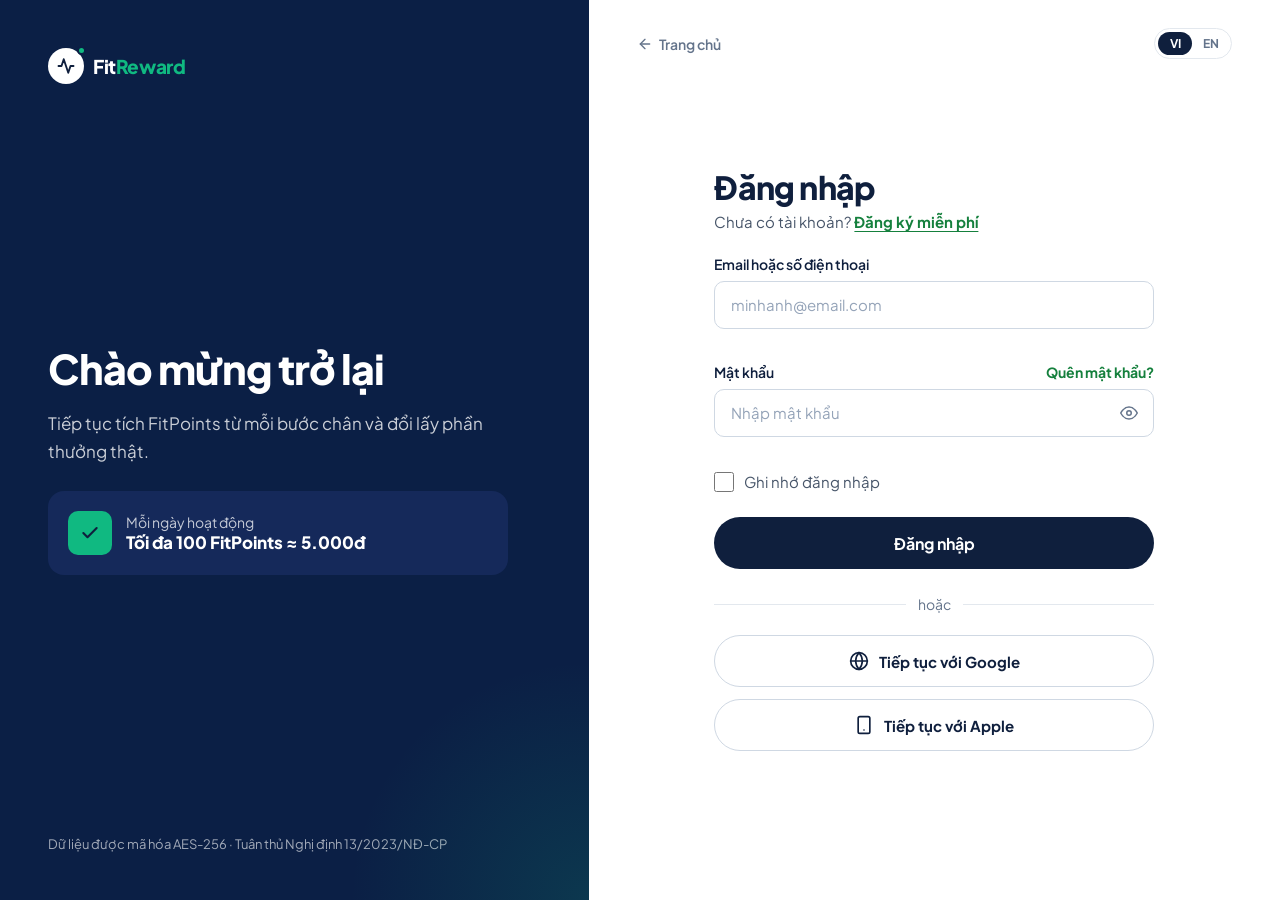
==== dashboard.html @ 4f2a2179 "Redesign auth screens, switch to navy/green palette, add motion, split into pages - Split the single" ====
<!DOCTYPE html>
<html lang="vi">
<head>
  <meta charset="UTF-8">
  <meta name="viewport" content="width=device-width, initial-scale=1.0">
  <title>Dashboard · FitReward</title>
  <link rel="preconnect" href="https://fonts.googleapis.com">
  <link rel="preconnect" href="https://fonts.gstatic.com" crossorigin>
  <link href="https://fonts.googleapis.com/css2?family=Plus+Jakarta+Sans:wght@400;500;600;700;800&display=swap" rel="stylesheet">
  <link rel="stylesheet" href="assets/css/base.css">
  <link rel="stylesheet" href="assets/css/dashboard.css">
  <script src="assets/js/store.js"></script>
  <script>requireSession();</script>
</head>
<body data-title-key="meta.title.dashboard">
  <div id="toast" class="toast is-hidden" role="status" aria-live="polite"></div>

  <div id="app-dashboard-layout" class="app-shell">

    <!-- 1. LEFT SIDEBAR (240px) -->
    <aside class="app-sidebar">
      <!-- Top Logo -->
      <a href="index.html" class="sidebar-brand logo">
        <span class="logo-mark"><svg viewBox="0 0 24 24" width="16" height="16" fill="none" stroke="currentColor" stroke-width="2.5" stroke-linecap="round" stroke-linejoin="round"><polyline points="22 12 18 12 15 21 9 3 6 12 2 12"></polyline></svg></span>
        <span>Fit<span class="logo-accent">Reward</span></span>
      </a>

      <!-- Navigation Links -->
      <nav class="sidebar-nav">
        <div class="nav-section-title" data-i18n="nav.mainMenu">MENU CHÍNH</div>
        <button class="nav-item active" id="nav-dashboard" onclick="switchTab('dashboard')">
          <svg class="nav-icon" viewBox="0 0 24 24" fill="none" stroke="currentColor" stroke-width="2">
            <rect x="3" y="3" width="7" height="7"></rect>
            <rect x="14" y="3" width="7" height="7"></rect>
            <rect x="14" y="14" width="7" height="7"></rect>
            <rect x="3" y="14" width="7" height="7"></rect>
          </svg>
          <span data-i18n="nav.dashboard">Tổng quan</span>
        </button>

        <button class="nav-item" id="nav-activity" onclick="switchTab('activity')">
          <svg class="nav-icon" viewBox="0 0 24 24" fill="none" stroke="currentColor" stroke-width="2">
            <polyline points="22 12 18 12 15 21 9 3 6 12 2 12"></polyline>
          </svg>
          <span data-i18n="nav.activity">Hoạt động</span>
        </button>

        <button class="nav-item" id="nav-rewards" onclick="switchTab('rewards')">
          <svg class="nav-icon" viewBox="0 0 24 24" fill="none" stroke="currentColor" stroke-width="2">
            <circle cx="12" cy="8" r="7"></circle>
            <polyline points="8.21 13.89 7 23 12 20 17 23 15.79 13.88"></polyline>
          </svg>
          <span data-i18n="nav.rewards">Phần thưởng</span>
          <span class="nav-badge" id="sidebar-rewards-badge">3</span>
        </button>

        <button class="nav-item" id="nav-challenges" onclick="switchTab('challenges')">
          <svg class="nav-icon" viewBox="0 0 24 24" fill="none" stroke="currentColor" stroke-width="2">
            <polygon points="12 2 15.09 8.26 22 9.27 17 14.14 18.18 21.02 12 17.77 5.82 21.02 7 14.14 2 9.27 8.91 8.26 12 2"></polygon>
          </svg>
          <span data-i18n="nav.challenges">Thử thách</span>
        </button>

        <button class="nav-item" id="nav-family" onclick="switchTab('family')">
          <svg class="nav-icon" viewBox="0 0 24 24" fill="none" stroke="currentColor" stroke-width="2">
            <path d="M17 21v-2a4 4 0 0 0-4-4H5a4 4 0 0 0-4 4v2"></path>
            <circle cx="9" cy="7" r="4"></circle>
            <path d="M23 21v-2a4 4 0 0 0-3-3.87"></path>
            <path d="M16 3.13a4 4 0 0 1 0 7.75"></path>
          </svg>
          <span data-i18n="nav.family">Gia đình</span>
        </button>

        <button class="nav-item" id="nav-history" onclick="switchTab('history')">
          <svg class="nav-icon" viewBox="0 0 24 24" fill="none" stroke="currentColor" stroke-width="2">
            <circle cx="12" cy="12" r="10"></circle>
            <polyline points="12 6 12 12 16 14"></polyline>
          </svg>
          <span data-i18n="nav.history">Lịch sử thưởng</span>
        </button>
      </nav>

      <!-- Bottom User / Utility Links -->
      <div class="sidebar-bottom">
        <button class="nav-item" id="nav-devices" onclick="switchTab('devices')">
          <svg class="nav-icon" viewBox="0 0 24 24" fill="none" stroke="currentColor" stroke-width="2">
            <rect x="5" y="2" width="14" height="20" rx="2" ry="2"></rect>
            <line x1="12" y1="18" x2="12.01" y2="18"></line>
          </svg>
          <span data-i18n="nav.devices">Quản lý thiết bị</span>
        </button>

        <button class="nav-item" id="nav-profile" onclick="switchTab('profile')">
          <svg class="nav-icon" viewBox="0 0 24 24" fill="none" stroke="currentColor" stroke-width="2">
            <path d="M20 21v-2a4 4 0 0 0-4-4H8a4 4 0 0 0-4 4v2"></path>
            <circle cx="12" cy="7" r="4"></circle>
          </svg>
          <span data-i18n="nav.profile">Hồ sơ</span>
        </button>

        <button class="nav-item" id="nav-settings" onclick="switchTab('settings')">
          <svg class="nav-icon" viewBox="0 0 24 24" fill="none" stroke="currentColor" stroke-width="2">
            <circle cx="12" cy="12" r="3"></circle>
            <path d="M19.4 15a1.65 1.65 0 0 0 .33 1.82l.06.06a2 2 0 0 1 0 2.83 2 2 0 0 1-2.83 0l-.06-.06a1.65 1.65 0 0 0-1.82-.33 1.65 1.65 0 0 0-1 1.51V21a2 2 0 0 1-2 2 2 2 0 0 1-2-2v-.09A1.65 1.65 0 0 0 9 19.4a1.65 1.65 0 0 0-1.82.33l-.06.06a2 2 0 0 1-2.83 0 2 2 0 0 1 0-2.83l.06-.06a1.65 1.65 0 0 0 .33-1.82 1.65 1.65 0 0 0-1.51-1H3a2 2 0 0 1-2-2 2 2 0 0 1 2-2h.09A1.65 1.65 0 0 0 4.6 9a1.65 1.65 0 0 0-.33-1.82l-.06-.06a2 2 0 0 1 0-2.83 2 2 0 0 1 2.83 0l.06.06a1.65 1.65 0 0 0 1.82.33H9a1.65 1.65 0 0 0 1-1.51V3a2 2 0 0 1 2-2 2 2 0 0 1 2 2v.09a1.65 1.65 0 0 0 1 1.51 1.65 1.65 0 0 0 1.82-.33l.06-.06a2 2 0 0 1 2.83 0 2 2 0 0 1 0 2.83l-.06.06a1.65 1.65 0 0 0-.33 1.82V9a1.65 1.65 0 0 0 1.51 1H21a2 2 0 0 1 2 2 2 2 0 0 1-2 2h-.09a1.65 1.65 0 0 0-1.51 1z"></path>
          </svg>
          <span data-i18n="nav.settings">Cài đặt</span>
        </button>

        <button class="nav-item nav-logout" onclick="handleLogout()">
          <svg class="nav-icon" viewBox="0 0 24 24" fill="none" stroke="currentColor" stroke-width="2">
            <path d="M9 21H5a2 2 0 0 1-2-2V5a2 2 0 0 1 2-2h4"></path>
            <polyline points="16 17 21 12 16 7"></polyline>
            <line x1="21" y1="12" x2="9" y2="12"></line>
          </svg>
          <span data-i18n="nav.logout">Đăng xuất</span>
        </button>
      </div>
    </aside>

    <!-- 2. MAIN APPLICATION CONTENT AREA -->
    <div class="app-main">

      <!-- TOP HEADER BAR -->
      <header class="app-topbar">
        <div class="topbar-left">
          <h1 class="topbar-title" id="page-title">Tổng quan</h1>
          <p class="topbar-subtitle" data-i18n="topbar.subtitle">Theo dõi hoạt động và biến thói quen lành mạnh thành phần thưởng.</p>
        </div>

        <div class="topbar-right">
          <div class="lang-switch" role="group" data-i18n-aria-label="lang.label" aria-label="Ngôn ngữ">
            <button type="button" class="lang-btn" data-lang="vi" onclick="setLanguage('vi')">VI</button>
            <button type="button" class="lang-btn" data-lang="en" onclick="setLanguage('en')">EN</button>
          </div>

          <!-- Notification Bell -->
          <button class="topbar-icon-btn" data-soon="toast.notification" title="Thông báo" data-i18n-title="topbar.notifications">
            <svg viewBox="0 0 24 24" width="20" height="20" fill="none" stroke="currentColor" stroke-width="2">
              <path d="M18 8A6 6 0 0 0 6 8c0 7-3 9-3 9h18s-3-2-3-9"></path>
              <path d="M13.73 21a2 2 0 0 1-3.46 0"></path>
            </svg>
            <span class="notification-indicator"></span>
          </button>

          <!-- User Avatar & Identity -->
          <div class="topbar-user" onclick="switchTab('profile')">
            <div class="user-avatar" id="topbar-avatar">TC</div>
            <div class="user-details">
              <span class="user-name" id="topbar-user-name">Tim Cook</span>
              <span class="user-tier" data-i18n="user.tier">FitReward Plus</span>
            </div>
          </div>
        </div>
      </header>

      <!-- SCROLLABLE DASHBOARD CONTENT BODY -->
      <main class="dashboard-body" id="dashboard-tab-content">

        <!-- ROW 1: 4 COMPACT SUMMARY METRIC CARDS -->
        <section class="summary-cards-grid">
          <!-- Card 1: FitPoints -->
          <div class="summary-card">
            <div class="sc-header">
              <span class="sc-label" data-i18n="kpi.fitpoints">FitPoints</span>
              <span class="sc-icon mint-tint">💎</span>
            </div>
            <div class="sc-value text-accent" id="kpi-fitpoints"></div>
            <div class="sc-footer positive">
              <svg viewBox="0 0 24 24" width="13" height="13" fill="none" stroke="currentColor" stroke-width="2.5"><polyline points="18 15 12 9 6 15"></polyline></svg>
              <span data-i18n="kpi.weekly">+150 tuần này</span>
            </div>
          </div>

          <!-- Card 2: Today's Steps -->
          <div class="summary-card">
            <div class="sc-header">
              <span class="sc-label" data-i18n="kpi.steps">Bước chân hôm nay</span>
              <span class="sc-icon green-tint">👣</span>
            </div>
            <div class="sc-value" id="kpi-steps"></div>
            <div class="sc-footer goal-met" id="kpi-steps-footer">
              <svg viewBox="0 0 24 24" width="13" height="13" fill="none" stroke="currentColor" stroke-width="2.5"><polyline points="20 6 9 17 4 12"></polyline></svg>
              <span></span>
            </div>
          </div>

          <!-- Card 3: Active Minutes -->
          <div class="summary-card">
            <div class="sc-header">
              <span class="sc-label" data-i18n="kpi.activeMin">Phút vận động</span>
              <span class="sc-icon amber-tint">⏱️</span>
            </div>
            <div class="sc-value" id="kpi-active-min"></div>
            <div class="sc-footer positive">
              <svg viewBox="0 0 24 24" width="13" height="13" fill="none" stroke="currentColor" stroke-width="2.5"><polyline points="18 15 12 9 6 15"></polyline></svg>
              <span data-i18n="kpi.activeChange">+12% so với tuần trước</span>
            </div>
          </div>

          <!-- Card 4: Current Streak -->
          <div class="summary-card">
            <div class="sc-header">
              <span class="sc-label" data-i18n="kpi.streak">Chuỗi hiện tại</span>
              <span class="sc-icon red-tint">🔥</span>
            </div>
            <div class="sc-value" id="kpi-streak"></div>
            <div class="sc-footer streak-active">
              <span data-i18n="kpi.keepGoing">Tiếp tục phát huy!</span>
            </div>
          </div>
        </section>

        <!-- ROW 2: ACTIVITY OVERVIEW & TODAY'S CHALLENGE -->
        <section class="dashboard-grid-two-col">
          <!-- ACTIVITY OVERVIEW (Chart Card) -->
          <div class="card activity-chart-card">
            <div class="card-header-clean">
              <div>
                <h3 class="card-title" data-i18n="chart.title">Tổng quan hoạt động</h3>
                <p class="card-desc" data-i18n="chart.desc">Xu hướng bước chân theo tuần & mục tiêu hằng ngày</p>
              </div>
              <button class="btn-subtle" onclick="switchTab('activity')" data-i18n="chart.viewActivity">Xem hoạt động →</button>
            </div>

            <!-- Bar Chart Visualization (rendered from fitRewardActivity.weeklyChart) -->
            <div class="chart-container">
              <div class="chart-bars-wrap" id="chart-bars"></div>
            </div>

            <div class="chart-footer-meta">
              <div class="chart-metric-callout">
                <strong id="chart-today-steps"></strong>
                <span id="chart-daily-goal"></span>
              </div>
              <div class="chart-legend">
                <span class="legend-badge goal-line" id="chart-goal-line"></span>
                <span class="legend-badge completed-badge" id="chart-reached" data-i18n="chart.reached">✓ Đã đạt</span>
              </div>
            </div>
          </div>

          <!-- RIGHT COLUMN: TODAY'S CHALLENGE & QUICK ACTIONS -->
          <div class="challenge-column">
            <!-- TODAY'S CHALLENGE CARD -->
            <div class="card challenge-card">
              <div class="card-header-clean">
                <div class="card-badge-pill green" data-i18n="challenge.activeToday">HÔM NAY</div>
                <span class="status-badge-pill success" id="challenge-status"></span>
              </div>

              <h3 class="challenge-title" id="challenge-title"></h3>
              <p class="challenge-subtitle" data-i18n="challenge.daily.subtitle">Hoàn thành cột mốc bước chân hằng ngày để nhận FitPoints.</p>

              <!-- Progress bar -->
              <div class="challenge-progress-box">
                <div class="progress-labels">
                  <span id="today-challenge-val"></span>
                  <span class="progress-pct" id="today-challenge-pct"></span>
                </div>
                <div class="progress-track">
                  <div class="progress-bar-fill" id="today-challenge-bar"></div>
                </div>
              </div>

              <div class="challenge-reward-row">
                <div class="reward-tag">
                  <span data-i18n="challenge.reward">Phần thưởng:</span>
                  <strong class="text-accent">+100 FitPoints</strong>
                </div>
                <button class="btn btn-sm btn-outline-success" onclick="claimDailyReward()" data-i18n="challenge.claimed">Đã nhận</button>
              </div>

              <!-- Recommended Challenge Section -->
              <div class="recommended-box">
                <div class="rec-header">
                  <span class="rec-label" data-i18n="challenge.recommended">Thử thách đề xuất</span>
                  <span class="rec-points">+300 PTS</span>
                </div>
                <div class="rec-body">
                  <strong data-i18n="challenge.weekly.title">Thử thách đi bộ 7 ngày</strong>
                  <span class="rec-meta" data-i18n="challenge.weekly.meta">Đã hoàn thành 5 / 7 ngày</span>
                </div>
                <button class="btn btn-sm btn-primary w-100 mt-2" onclick="switchTab('challenges')" data-i18n="challenge.continue">
                  Tiếp tục thử thách
                </button>
              </div>
            </div>
          </div>
        </section>

        <!-- ROW 3: FITPOINTS ACTIVITY & AVAILABLE REWARDS -->
        <section class="dashboard-grid-two-col">
          <!-- LEFT: FITPOINTS ACTIVITY (Recent Transactions) -->
          <div class="card">
            <div class="card-header-clean">
              <div>
                <h3 class="card-title" data-i18n="feed.title">Hoạt động FitPoints</h3>
                <p class="card-desc" data-i18n="feed.desc">Điểm thưởng gần đây từ thói quen lành mạnh đã xác thực</p>
              </div>
              <button class="btn-subtle" onclick="switchTab('history')" data-i18n="feed.viewAll">Xem tất cả →</button>
            </div>

            <!-- Rendered from fitRewardTransactions (latest 3) -->
            <div class="transactions-list" id="transactions-list-container"></div>
          </div>

          <!-- RIGHT: AVAILABLE REWARDS -->
          <div class="card">
            <div class="card-header-clean">
              <div>
                <h3 class="card-title" data-i18n="rewardsCard.title">Phần thưởng khả dụng</h3>
                <p class="card-desc" data-i18n="rewardsCard.desc">Đổi điểm lấy tiền mặt & voucher</p>
              </div>
              <button class="btn-subtle" onclick="switchTab('rewards')" data-i18n="rewardsCard.catalog">Danh mục →</button>
            </div>

            <div class="reward-cards-column">
              <!-- Reward 1: Cashback -->
              <div class="reward-item-row">
                <div class="reward-icon-box bg-green-soft">₫</div>
                <div class="reward-meta">
                  <div class="reward-name" data-i18n="reward.cashback.name">Hoàn tiền 20.000₫</div>
                  <div class="reward-cost" data-i18n="reward.cashback.cost">500 FitPoints • Ví MoMo / VietQR</div>
                </div>
                <button class="btn-reward-action" onclick="handleRedeemReward('cashback', 500)" data-i18n="btn.redeem">Đổi</button>
              </div>

              <!-- Reward 2: Gym Voucher -->
              <div class="reward-item-row">
                <div class="reward-icon-box bg-navy-soft">🏋️</div>
                <div class="reward-meta">
                  <div class="reward-name" data-i18n="reward.gym.name">Voucher Gym 1 ngày</div>
                  <div class="reward-cost" data-i18n="reward.gym.cost">300 FitPoints • California / CityGym</div>
                </div>
                <button class="btn-reward-action" onclick="handleRedeemReward('gym', 300)" data-i18n="btn.redeem">Đổi</button>
              </div>

              <!-- Reward 3: Insurance Benefit -->
              <div class="reward-item-row">
                <div class="reward-icon-box bg-amber-soft">🛡️</div>
                <div class="reward-meta">
                  <div class="reward-name" data-i18n="reward.insurance.name">Giảm 10% phí bảo hiểm</div>
                  <div class="reward-cost" data-i18n="reward.insurance.cost">1.000 FitPoints • Bảo Việt / Prudential</div>
                </div>
                <button class="btn-reward-action btn-outline-action" onclick="handleRedeemReward('insurance', 1000)" data-i18n="btn.view">Xem</button>
              </div>
            </div>
          </div>
        </section>

        <!-- ROW 4: QUICK ACTIONS & HEALTH DATA CONNECTION STATUS -->
        <section class="dashboard-grid-two-col">
          <!-- QUICK ACTIONS -->
          <div class="card">
            <div class="card-header-clean">
              <h3 class="card-title" data-i18n="quick.title">Thao tác nhanh</h3>
            </div>
            <div class="quick-actions-grid">
              <button class="qa-btn" onclick="switchTab('activity')">
                <div class="qa-icon">📊</div>
                <span data-i18n="quick.activity">Xem hoạt động</span>
              </button>
              <button class="qa-btn" onclick="switchTab('rewards')">
                <div class="qa-icon">🎁</div>
                <span data-i18n="quick.redeem">Đổi phần thưởng</span>
              </button>
              <button class="qa-btn" onclick="switchTab('challenges')">
                <div class="qa-icon">🏆</div>
                <span data-i18n="quick.challenge">Tham gia thử thách</span>
              </button>
              <button class="qa-btn" onclick="switchTab('devices')">
                <div class="qa-icon">⌚</div>
                <span data-i18n="quick.device">Kết nối thiết bị</span>
              </button>
            </div>
          </div>

          <!-- HEALTH DATA CONNECTION CARD -->
          <div class="card">
            <div class="card-header-clean">
              <div>
                <h3 class="card-title" data-i18n="health.title">Dữ liệu sức khỏe</h3>
                <p class="card-desc" data-i18n="health.desc">Đồng bộ thiết bị đeo & hệ sinh thái sức khỏe</p>
              </div>
              <button class="btn-subtle" onclick="switchTab('devices')" data-i18n="health.manage">Quản lý thiết bị →</button>
            </div>

            <div class="health-sync-list">
              <div class="sync-status-item">
                <div class="sync-name">
                  <span class="device-dot-icon apple-dot"></span>
                  <span>Apple Health</span>
                </div>
                <span class="sync-badge" id="dash-device-apple"></span>
              </div>

              <div class="sync-status-item">
                <div class="sync-name">
                  <span class="device-dot-icon google-dot"></span>
                  <span>Google Health Connect</span>
                </div>
                <span class="sync-badge" id="dash-device-google"></span>
              </div>

              <div class="sync-status-item">
                <div class="sync-name">
                  <span class="device-dot-icon garmin-dot"></span>
                  <span>Garmin</span>
                </div>
                <span class="sync-badge" id="dash-device-garmin"></span>
              </div>
            </div>

            <div class="manage-devices-row">
              <button class="btn btn-outline btn-sm w-100" onclick="switchTab('devices')" data-i18n="health.manageBtn">
                Quản lý thiết bị
              </button>
            </div>
          </div>
        </section>

      </main>

      <!-- SUB-PAGES / SCREENS (ACTIVITY, REWARDS, CHALLENGES, DEVICES, PROFILE) -->
      <section class="subpage-view hidden" id="subpage-container">
        <!-- Will be populated dynamically by switchTab -->
      </section>

    </div>

    <!-- MOBILE BOTTOM NAVIGATION (Only visible on small screens) -->
    <nav class="mobile-bottom-nav">
      <button class="m-nav-item active" data-tab="dashboard" onclick="switchTab('dashboard')">
        <svg viewBox="0 0 24 24" width="20" height="20" fill="none" stroke="currentColor" stroke-width="2"><rect x="3" y="3" width="7" height="7"></rect><rect x="14" y="3" width="7" height="7"></rect><rect x="14" y="14" width="7" height="7"></rect><rect x="3" y="14" width="7" height="7"></rect></svg>
        <span data-i18n="nav.dashboard">Tổng quan</span>
      </button>
      <button class="m-nav-item" data-tab="activity" onclick="switchTab('activity')">
        <svg viewBox="0 0 24 24" width="20" height="20" fill="none" stroke="currentColor" stroke-width="2"><polyline points="22 12 18 12 15 21 9 3 6 12 2 12"></polyline></svg>
        <span data-i18n="nav.activity">Hoạt động</span>
      </button>
      <button class="m-nav-item" data-tab="rewards" onclick="switchTab('rewards')">
        <svg viewBox="0 0 24 24" width="20" height="20" fill="none" stroke="currentColor" stroke-width="2"><circle cx="12" cy="8" r="7"></circle><polyline points="8.21 13.89 7 23 12 20 17 23 15.79 13.88"></polyline></svg>
        <span data-i18n="nav.rewards">Phần thưởng</span>
      </button>
      <button class="m-nav-item" data-tab="challenges" onclick="switchTab('challenges')">
        <svg viewBox="0 0 24 24" width="20" height="20" fill="none" stroke="currentColor" stroke-width="2"><polygon points="12 2 15.09 8.26 22 9.27 17 14.14 18.18 21.02 12 17.77 5.82 21.02 7 14.14 2 9.27 8.91 8.26 12 2"></polygon></svg>
        <span data-i18n="nav.challenges">Thử thách</span>
      </button>
      <button class="m-nav-item" data-tab="profile" onclick="switchTab('profile')">
        <svg viewBox="0 0 24 24" width="20" height="20" fill="none" stroke="currentColor" stroke-width="2"><path d="M20 21v-2a4 4 0 0 0-4-4H8a4 4 0 0 0-4 4v2"></path><circle cx="12" cy="7" r="4"></circle></svg>
        <span data-i18n="nav.profile">Hồ sơ</span>
      </button>
    </nav>

  </div>

  <script src="assets/js/locales/vi.js"></script>
  <script src="assets/js/locales/en.js"></script>
  <script src="assets/js/i18n.js"></script>
  <script src="assets/js/common.js"></script>
  <script src="assets/js/dashboard.js"></script>
</body>
</html>
---- assets/css/base.css ----
/* ==========================================================================
   FITREWARD - BASE: design tokens, reset and shared components
   Palette: navy + green (see landing / auth designs)
   ========================================================================== */

:root {
  /* Brand palette */
  --color-navy: #0f1f3d;
  --color-navy-hover: #1b2f57;
  --color-navy-deep: #0b1f45;        /* auth side panel */
  --color-navy-raised: #15295a;      /* cards on navy */
  --color-navy-soft: #eef2f8;
  --color-green: #10b981;            /* bright accent: badges, icons on navy */
  --color-green-hover: #34d399;
  --color-green-strong: #15803d;     /* accessible green for text & links on white */
  --color-mint: #eaf6ef;
  --color-mint-strong: #d6efe0;
  --color-mint-border: #bfe6cf;

  /* Semantic aliases */
  --color-primary: var(--color-navy);
  --color-primary-hover: var(--color-navy-hover);
  --color-primary-light: var(--color-navy-soft);
  --color-accent: var(--color-green-strong);
  --color-accent-light: var(--color-mint);
  --color-accent-border: var(--color-mint-border);

  --color-success: #10b981;
  --color-success-light: #ecfdf5;
  --color-success-border: #a7f3d0;

  --color-amber: #f59e0b;
  --color-amber-light: #fffbeb;

  --color-danger: #ef4444;
  --color-danger-light: #fef2f2;

  --color-bg-page: #f4f7fa;
  --color-bg-card: #ffffff;
  --color-sidebar: #ffffff;

  --color-text-main: #0f1f3d;
  --color-text-secondary: #475569;
  --color-text-muted: #64748b;
  --color-text-dim: #94a3b8;

  --color-border: #e3e8ee;
  --color-border-card: #e5e9ef;
  --color-border-input: #cfd8e3;

  --radius-sm: 6px;
  --radius-md: 10px;
  --radius-lg: 14px;
  --radius-xl: 16px;

  --shadow-sm: 0 1px 2px 0 rgba(15, 31, 61, 0.05);
  --shadow-card: 0 1px 3px 0 rgba(15, 31, 61, 0.05), 0 1px 2px -1px rgba(15, 31, 61, 0.05);
  --shadow-hover: 0 8px 20px -8px rgba(15, 31, 61, 0.18), 0 2px 4px -2px rgba(15, 31, 61, 0.05);

  /* Motion */
  --ease-out: cubic-bezier(0.23, 1, 0.32, 1);
  --ease-in-out: cubic-bezier(0.77, 0, 0.175, 1);
}

/* Base reset */
*, *::before, *::after {
  box-sizing: border-box;
  margin: 0;
  padding: 0;
}

html, body {
  width: 100%;
  min-height: 100%;
  font-family: 'Plus Jakarta Sans', -apple-system, BlinkMacSystemFont, sans-serif;
  background-color: var(--color-bg-page);
  color: var(--color-text-main);
  -webkit-font-smoothing: antialiased;
}

html {
  scroll-behavior: smooth;
}

.hidden {
  display: none !important;
}

/* ==========================================================================
   SHARED COMPONENTS
   ========================================================================== */

/* Logo: navy mark on light backgrounds, .logo--light on navy */
.logo {
  display: inline-flex;
  align-items: center;
  gap: 9px;
  font-size: 19px;
  font-weight: 800;
  letter-spacing: -0.4px;
  color: var(--color-navy);
  text-decoration: none;
  cursor: pointer;
  user-select: none;
  flex-shrink: 0;
}

.logo-mark {
  position: relative;
  width: 30px;
  height: 30px;
  border-radius: 50%;
  background: var(--color-navy);
  color: #ffffff;
  display: flex;
  align-items: center;
  justify-content: center;
  flex-shrink: 0;
}

.logo-mark::after {
  content: '';
  position: absolute;
  top: -2px;
  right: -2px;
  width: 9px;
  height: 9px;
  border-radius: 50%;
  background: var(--color-green);
  border: 2px solid var(--logo-ring, #ffffff);
}

.logo-accent {
  color: var(--color-green-strong);
}

.logo--light {
  --logo-ring: var(--color-navy-deep);
  color: #ffffff;
}

.logo--light .logo-mark {
  width: 36px;
  height: 36px;
  background: #ffffff;
  color: var(--color-navy);
}

.logo--light .logo-accent {
  color: var(--color-green);
}

/* Language switcher */
.lang-switch {
  display: inline-flex;
  align-items: center;
  gap: 2px;
  padding: 3px;
  background: #ffffff;
  border: 1px solid var(--color-border);
  border-radius: 999px;
  flex-shrink: 0;
}

.lang-btn {
  min-width: 34px;
  padding: 4px 9px;
  border: none;
  border-radius: 999px;
  background: none;
  font-family: inherit;
  font-size: 12px;
  font-weight: 700;
  color: var(--color-text-muted);
  cursor: pointer;
  transition: background-color 0.2s ease, color 0.2s ease;
}

.lang-btn:hover {
  color: var(--color-text-main);
}

.lang-btn.active {
  background: var(--color-navy);
  color: #ffffff;
}

/* Health device rows (register step 2 + dashboard "Manage Devices") */
.health-options {
  display: flex;
  flex-direction: column;
  gap: 10px;
  margin-bottom: 16px;
}

.device-item {
  display: flex;
  align-items: center;
  gap: 12px;
  background: #ffffff;
  border: 1px solid var(--color-border-input);
  border-radius: var(--radius-lg);
  padding: 12px 14px;
  transition: background-color 0.25s ease, border-color 0.25s ease;
}

.device-item.connected {
  border-color: var(--color-mint-border);
  background: var(--color-mint);
}

.d-icon {
  width: 34px;
  height: 34px;
  border-radius: 9px;
  display: flex;
  align-items: center;
  justify-content: center;
  flex-shrink: 0;
}

.apple-bg { background: var(--color-navy); color: #fff; }
.google-bg { background: #e0f2fe; color: #0284c7; }
.garmin-bg { background: #dbeafe; color: #2563eb; }
.other-bg { background: #f3e8ff; color: #9333ea; }

.d-text { flex: 1; min-width: 0; }
.d-title { font-size: 14px; font-weight: 700; color: var(--color-text-main); }
.d-meta { font-size: 12px; color: var(--color-text-dim); transition: color 0.25s ease; }
.device-item.connected .d-meta { color: var(--color-green-strong); font-weight: 600; }

.btn-d-connect {
  background: #ffffff;
  color: var(--color-navy);
  border: 1px solid var(--color-border-input);
  border-radius: 999px;
  padding: 6px 14px;
  font-size: 12.5px;
  font-weight: 700;
  font-family: inherit;
  cursor: pointer;
  transition: background-color 0.2s ease, color 0.2s ease, border-color 0.2s ease, transform 0.12s var(--ease-out);
}

.btn-d-connect:active {
  transform: scale(0.97);
}

.device-item.connected .btn-d-connect {
  background: var(--color-green);
  color: var(--color-navy);
  border-color: var(--color-green);
}

/* Toast notification */
.toast {
  position: fixed;
  top: 24px;
  left: 50%;
  transform: translateX(-50%);
  padding: 10px 20px;
  border-radius: 20px;
  font-size: 13px;
  font-weight: 600;
  z-index: 99999;
  transition: opacity 0.25s var(--ease-out), transform 0.25s var(--ease-out);
  box-shadow: 0 10px 25px rgba(15, 31, 61, 0.2);
}

.toast.is-hidden {
  opacity: 0;
  transform: translate(-50%, -12px);
  pointer-events: none;
}

.toast.success { background: var(--color-green); color: var(--color-navy); }
.toast.error { background: var(--color-danger); color: #ffffff; }
.toast.info { background: var(--color-navy); color: #ffffff; }

/* ==========================================================================
   MOTION PRIMITIVES
   ========================================================================== */
@keyframes fade-in {
  from { opacity: 0; }
}

@keyframes fade-up {
  from { opacity: 0; transform: translateY(14px); }
}

@keyframes fade-up-sm {
  from { opacity: 0; transform: translateY(6px); }
}

@keyframes pop-in {
  from { opacity: 0; transform: translateY(8px) scale(0.96); }
}

@keyframes grow-x {
  from { transform: scaleX(0); }
}

@keyframes grow-y {
  from { transform: scaleY(0); }
}

@keyframes shake {
  20% { transform: translateX(-4px); }
  40% { transform: translateX(4px); }
  60% { transform: translateX(-2px); }
  80% { transform: translateX(2px); }
}

/* Cross-page fade between index / login / register / dashboard (supported browsers) */
@view-transition {
  navigation: auto;
}

::view-transition-old(root),
::view-transition-new(root) {
  animation-duration: 220ms;
  animation-timing-function: var(--ease-out);
}

@media (prefers-reduced-motion: reduce) {
  html {
    scroll-behavior: auto;
  }
  ::view-transition-old(root),
  ::view-transition-new(root) {
    animation: none;
  }
}
---- assets/css/dashboard.css ----
/* ==========================================================================
   FITREWARD - DASHBOARD APP SHELL (dashboard.html)
   ========================================================================== */

/* Buttons */
.btn {
  font-family: inherit;
  font-size: 14px;
  font-weight: 600;
  padding: 10px 16px;
  border-radius: 999px;
  border: none;
  cursor: pointer;
  display: inline-flex;
  align-items: center;
  justify-content: center;
  user-select: none;
  transition: background-color 0.2s ease, border-color 0.2s ease, color 0.2s ease, box-shadow 0.2s ease, transform 0.12s var(--ease-out);
}

.btn:active {
  transform: scale(0.97);
}

.btn-lg {
  padding: 12px 18px;
  font-size: 14.5px;
}

.btn-sm {
  padding: 6px 14px;
  font-size: 12.5px;
}

.btn-primary {
  background: var(--color-primary);
  color: #ffffff;
}

.btn-primary:hover {
  background: var(--color-primary-hover);
  box-shadow: 0 4px 12px rgba(15, 31, 61, 0.2);
}

.btn-outline {
  background: transparent;
  color: var(--color-text-main);
  border: 1px solid var(--color-border);
}

.btn-outline:hover {
  background: var(--color-bg-page);
  border-color: #cbd5e1;
}

.btn-outline-success {
  background: var(--color-mint);
  color: var(--color-green-strong);
  border: 1px solid var(--color-mint-border);
}

.btn-subtle {
  background: none;
  border: none;
  color: var(--color-accent);
  font-family: inherit;
  font-size: 13px;
  font-weight: 600;
  cursor: pointer;
  padding: 4px 8px;
  border-radius: 999px;
  transition: background-color 0.15s ease;
}

.btn-subtle:hover {
  background: var(--color-accent-light);
}

.mt-2 { margin-top: 8px; }
.app-shell {
  display: flex;
  width: 100%;
  height: 100vh;
  overflow: hidden;
  background-color: var(--color-bg-page);
}

/* 1. LEFT SIDEBAR (240px FIXED) */
.app-sidebar {
  width: 240px;
  height: 100vh;
  background-color: var(--color-sidebar);
  border-right: 1px solid var(--color-border);
  display: flex;
  flex-direction: column;
  padding: 24px 16px 20px;
  flex-shrink: 0;
  z-index: 20;
}

.sidebar-brand {
  display: flex;
  align-items: center;
  gap: 10px;
  padding: 0 8px 24px;
  cursor: pointer;
  border-bottom: 1px solid var(--color-border);
  margin-bottom: 20px;
}

.sidebar-nav {
  display: flex;
  flex-direction: column;
  gap: 4px;
  flex: 1;
}

.nav-section-title {
  font-size: 11px;
  font-weight: 700;
  letter-spacing: 0.6px;
  color: var(--color-text-dim);
  padding: 8px 12px 4px;
}

.nav-item {
  display: flex;
  align-items: center;
  gap: 12px;
  padding: 10px 12px;
  border-radius: var(--radius-md);
  background: transparent;
  border: none;
  font-family: inherit;
  font-size: 13.5px;
  font-weight: 600;
  color: var(--color-text-secondary);
  cursor: pointer;
  transition: background-color 0.15s ease, color 0.15s ease;
  text-align: left;
  width: 100%;
}

.nav-item:hover {
  background-color: #f1f5f9;
  color: var(--color-text-main);
}

.nav-item.active {
  background-color: var(--color-accent-light);
  color: var(--color-accent);
  font-weight: 700;
}

.nav-icon {
  width: 18px;
  height: 18px;
  flex-shrink: 0;
}

.nav-badge {
  margin-left: auto;
  background-color: var(--color-green);
  color: var(--color-navy);
  font-size: 11px;
  font-weight: 700;
  padding: 2px 7px;
  border-radius: 10px;
}

.sidebar-bottom {
  display: flex;
  flex-direction: column;
  gap: 4px;
  padding-top: 14px;
  border-top: 1px solid var(--color-border);
}

.nav-logout {
  color: var(--color-danger);
}

.nav-logout:hover {
  background-color: var(--color-danger-light);
  color: var(--color-danger);
}

/* 2. MAIN APP CONTENT CONTAINER */
.app-main {
  flex: 1;
  height: 100vh;
  display: flex;
  flex-direction: column;
  overflow: hidden;
  background-color: var(--color-bg-page);
}

/* TOP HEADER BAR */
.app-topbar {
  height: 72px;
  background-color: #ffffff;
  border-bottom: 1px solid var(--color-border);
  display: flex;
  align-items: center;
  justify-content: space-between;
  padding: 0 32px;
  flex-shrink: 0;
  z-index: 10;
}

.topbar-title {
  font-size: 20px;
  font-weight: 800;
  letter-spacing: -0.4px;
  color: var(--color-text-main);
}

.topbar-subtitle {
  font-size: 12.5px;
  color: var(--color-text-muted);
  margin-top: 2px;
}

.topbar-right {
  display: flex;
  align-items: center;
  gap: 16px;
}

.topbar-icon-btn {
  width: 40px;
  height: 40px;
  border-radius: 50%;
  border: 1px solid var(--color-border);
  background: #ffffff;
  display: flex;
  align-items: center;
  justify-content: center;
  color: var(--color-text-secondary);
  cursor: pointer;
  position: relative;
  transition: background-color 0.15s ease, color 0.15s ease;
}

.topbar-icon-btn:hover {
  background: #f8fafc;
  color: var(--color-text-main);
}

.notification-indicator {
  position: absolute;
  top: 9px;
  right: 10px;
  width: 7px;
  height: 7px;
  background: var(--color-green);
  border-radius: 50%;
  border: 1.5px solid #fff;
}

.topbar-user {
  display: flex;
  align-items: center;
  gap: 10px;
  padding: 4px 10px 4px 6px;
  border-radius: 24px;
  border: 1px solid var(--color-border);
  cursor: pointer;
  transition: background-color 0.15s ease;
}

.topbar-user:hover {
  background: #f8fafc;
}

.user-avatar {
  width: 32px;
  height: 32px;
  border-radius: 50%;
  background: linear-gradient(135deg, var(--color-navy), var(--color-green-strong));
  color: #fff;
  font-size: 13px;
  font-weight: 700;
  display: flex;
  align-items: center;
  justify-content: center;
}

.user-details {
  display: flex;
  flex-direction: column;
}

.user-name {
  font-size: 13px;
  font-weight: 700;
  color: var(--color-text-main);
  line-height: 1.2;
}

.user-tier {
  font-size: 11px;
  color: var(--color-accent);
  font-weight: 600;
}

/* SCROLLABLE DASHBOARD BODY */
.dashboard-body {
  flex: 1;
  overflow-y: auto;
  padding: 28px 32px 40px;
  display: flex;
  flex-direction: column;
  gap: 24px;
}

/* ROW 1: 4 COMPACT SUMMARY CARDS */
.summary-cards-grid {
  display: grid;
  grid-template-columns: repeat(4, 1fr);
  gap: 16px;
}

.summary-card {
  background: #ffffff;
  border: 1px solid var(--color-border-card);
  border-radius: var(--radius-xl);
  padding: 16px 18px;
  box-shadow: var(--shadow-card);
  transition: transform 0.2s ease, box-shadow 0.2s ease;
}

@media (hover: hover) and (pointer: fine) {
  .summary-card:hover {
    transform: translateY(-2px);
    box-shadow: var(--shadow-hover);
  }
}

.sc-header {
  display: flex;
  justify-content: space-between;
  align-items: center;
  margin-bottom: 8px;
}

.sc-label {
  font-size: 12.5px;
  font-weight: 600;
  color: var(--color-text-muted);
}

.sc-icon {
  width: 28px;
  height: 28px;
  border-radius: 8px;
  display: flex;
  align-items: center;
  justify-content: center;
  font-size: 14px;
}

.mint-tint { background: var(--color-mint); }
.green-tint { background: var(--color-success-light); }
.amber-tint { background: var(--color-amber-light); }
.red-tint { background: #fef2f2; }

.sc-value {
  font-size: 22px;
  font-weight: 800;
  color: var(--color-text-main);
  letter-spacing: -0.4px;
  margin-bottom: 6px;
}

.text-accent { color: var(--color-accent); }

.sc-unit {
  font-size: 13px;
  font-weight: 600;
  color: var(--color-text-muted);
}

.sc-goal {
  font-size: 13px;
  font-weight: 600;
  color: var(--color-text-dim);
}

.sc-footer {
  display: flex;
  align-items: center;
  gap: 4px;
  font-size: 12px;
  font-weight: 600;
}

.sc-footer.positive { color: var(--color-accent); }
.sc-footer.goal-met { color: var(--color-green-strong); }
.sc-footer.goal-pending { color: var(--color-text-muted); }
.sc-footer.streak-active { color: #f97316; }

/* 2-COLUMN DASHBOARD SECTIONS */
.dashboard-grid-two-col {
  display: grid;
  grid-template-columns: 1.35fr 1fr;
  gap: 20px;
}

/* GENERIC CARD STYLING */
.card {
  background: #ffffff;
  border: 1px solid var(--color-border-card);
  border-radius: var(--radius-xl);
  padding: 20px 22px;
  box-shadow: var(--shadow-card);
}

.card-header-clean {
  display: flex;
  justify-content: space-between;
  align-items: flex-start;
  margin-bottom: 16px;
}

.card-title {
  font-size: 16px;
  font-weight: 800;
  color: var(--color-text-main);
  letter-spacing: -0.2px;
}

.card-desc {
  font-size: 12px;
  color: var(--color-text-muted);
  margin-top: 2px;
}

.card-badge-pill {
  font-size: 11px;
  font-weight: 700;
  padding: 3px 10px;
  border-radius: 12px;
  letter-spacing: 0.5px;
}

.card-badge-pill.green {
  background: var(--color-success-light);
  color: #065f46;
}

.status-badge-pill {
  font-size: 11.5px;
  font-weight: 700;
}

.status-badge-pill.success { color: var(--color-green-strong); }
.status-badge-pill.pending { color: #b45309; }

/* ACTIVITY CHART COMPONENT */
.chart-container {
  padding: 10px 0 16px;
}

.chart-bars-wrap {
  display: flex;
  align-items: flex-end;
  justify-content: space-between;
  height: 140px;
  padding-bottom: 24px;
  border-bottom: 1px dashed var(--color-border);
  position: relative;
}

.bar-col {
  flex: 1;
  display: flex;
  flex-direction: column;
  align-items: center;
  height: 100%;
  justify-content: flex-end;
  position: relative;
}

.bar-fill {
  width: 24px;
  background-color: #cbd5e1;
  border-radius: 6px 6px 2px 2px;
  transition: transform 0.25s var(--ease-out), background-color 0.2s ease;
  transform-origin: bottom center;
  cursor: pointer;
  position: relative;
}

.bar-fill:hover {
  background-color: #94a3b8;
}

@media (hover: hover) and (pointer: fine) {
  .bar-fill:hover {
    transform: scaleY(1.04);
  }
}

.bar-fill.highlight {
  background: linear-gradient(180deg, #15803d 0%, #10b981 100%);
  box-shadow: 0 4px 12px rgba(16, 185, 129, 0.3);
}

.bar-fill.highlight:hover {
  background: linear-gradient(180deg, #166534 0%, #15803d 100%);
}

/* Tooltip on hover */
.bar-tooltip {
  position: absolute;
  top: -34px;
  left: 50%;
  transform: translateX(-50%) translateY(4px);
  background: var(--color-navy);
  color: #ffffff;
  font-size: 11px;
  font-weight: 700;
  padding: 4px 8px;
  border-radius: 6px;
  white-space: nowrap;
  pointer-events: none;
  opacity: 0;
  visibility: hidden;
  transition: opacity 0.2s var(--ease-out), transform 0.2s var(--ease-out), visibility 0.2s;
  box-shadow: 0 4px 10px rgba(0, 0, 0, 0.2);
  z-index: 30;
}

.bar-tooltip::after {
  content: '';
  position: absolute;
  bottom: -4px;
  left: 50%;
  transform: translateX(-50%);
  border-width: 4px 4px 0;
  border-style: solid;
  border-color: var(--color-navy) transparent transparent transparent;
}

.bar-fill:hover .bar-tooltip,
.bar-col:hover .bar-tooltip {
  opacity: 1;
  visibility: visible;
  transform: translateX(-50%) translateY(0);
}

.bar-day {
  position: absolute;
  bottom: -22px;
  font-size: 11.5px;
  font-weight: 600;
  color: var(--color-text-muted);
}

.bar-col.today .bar-day {
  color: var(--color-accent);
  font-weight: 800;
}

.chart-footer-meta {
  display: flex;
  justify-content: space-between;
  align-items: center;
  padding-top: 14px;
}

.chart-metric-callout strong {
  display: block;
  font-size: 15px;
  font-weight: 800;
  color: var(--color-text-main);
}

.chart-metric-callout span {
  font-size: 12px;
  color: var(--color-text-muted);
}

.chart-legend {
  display: flex;
  gap: 10px;
}

.legend-badge {
  font-size: 11.5px;
  font-weight: 600;
  padding: 4px 10px;
  border-radius: 6px;
}

.goal-line {
  background: #f1f5f9;
  color: var(--color-text-secondary);
}

.completed-badge {
  background: var(--color-success-light);
  color: #065f46;
}

/* TODAY'S CHALLENGE COMPACT CARD */
.challenge-column {
  display: flex;
  flex-direction: column;
}

.challenge-title {
  font-size: 17px;
  font-weight: 800;
  color: var(--color-text-main);
  margin-bottom: 4px;
}

.challenge-subtitle {
  font-size: 12.5px;
  color: var(--color-text-muted);
  margin-bottom: 14px;
}

.challenge-progress-box {
  margin-bottom: 14px;
}

.progress-labels {
  display: flex;
  justify-content: space-between;
  font-size: 12.5px;
  font-weight: 700;
  margin-bottom: 6px;
}

.progress-pct {
  color: var(--color-success);
}

.progress-track {
  height: 8px;
  background: #e2e8f0;
  border-radius: 10px;
  overflow: hidden;
}

.progress-bar-fill {
  height: 100%;
  background: linear-gradient(90deg, #10b981, #15803d);
  border-radius: 10px;
  transform-origin: left center;
}

.challenge-reward-row {
  display: flex;
  justify-content: space-between;
  align-items: center;
  padding: 10px 12px;
  background: #f8fafc;
  border-radius: var(--radius-md);
  margin-bottom: 14px;
}

.reward-tag {
  display: flex;
  align-items: center;
  gap: 6px;
  font-size: 12.5px;
}

.recommended-box {
  background: var(--color-accent-light);
  border: 1px solid var(--color-accent-border);
  border-radius: var(--radius-md);
  padding: 12px;
}

.rec-header {
  display: flex;
  justify-content: space-between;
  margin-bottom: 4px;
}

.rec-label {
  font-size: 11px;
  font-weight: 700;
  color: var(--color-accent);
  text-transform: uppercase;
}

.rec-points {
  font-size: 11.5px;
  font-weight: 800;
  color: var(--color-accent);
}

.rec-body strong {
  display: block;
  font-size: 13.5px;
  color: var(--color-text-main);
}

.rec-meta {
  font-size: 11.5px;
  color: var(--color-text-muted);
}

.w-100 { width: 100%; }

/* TRANSACTIONS LIST */
.transactions-list {
  display: flex;
  flex-direction: column;
  gap: 12px;
}

.tx-row {
  display: flex;
  align-items: center;
  gap: 12px;
  padding: 8px 0;
  border-bottom: 1px solid #f1f5f9;
}

.tx-row:last-child {
  border-bottom: none;
}

.tx-icon-box {
  width: 34px;
  height: 34px;
  border-radius: 10px;
  display: flex;
  align-items: center;
  justify-content: center;
  color: #fff;
  flex-shrink: 0;
}

.bg-navy { background: var(--color-navy); }
.bg-green { background: var(--color-green); }
.bg-amber { background: #f59e0b; }

.tx-info {
  flex: 1;
}

.tx-title {
  font-size: 13.5px;
  font-weight: 700;
  color: var(--color-text-main);
}

.tx-time {
  font-size: 11.5px;
  color: var(--color-text-dim);
  margin-top: 1px;
}

.tx-points {
  font-size: 14px;
  font-weight: 800;
}

.tx-points.positive {
  color: var(--color-accent);
}

/* REWARD CARDS COLUMN */
.reward-cards-column {
  display: flex;
  flex-direction: column;
  gap: 10px;
}

.reward-item-row {
  display: flex;
  align-items: center;
  gap: 12px;
  padding: 10px 12px;
  background: #f8fafc;
  border: 1px solid var(--color-border);
  border-radius: var(--radius-md);
  transition: background-color 0.2s ease, border-color 0.2s ease, box-shadow 0.2s ease;
}

.reward-item-row:hover {
  background: #ffffff;
  border-color: #cbd5e1;
  box-shadow: var(--shadow-sm);
}

.reward-icon-box {
  width: 36px;
  height: 36px;
  border-radius: 10px;
  display: flex;
  align-items: center;
  justify-content: center;
  font-size: 16px;
  font-weight: 800;
  flex-shrink: 0;
}

.bg-green-soft { background: var(--color-mint); color: var(--color-green-strong); }
.bg-navy-soft { background: var(--color-navy-soft); color: var(--color-navy); }
.bg-amber-soft { background: var(--color-amber-light); color: #b45309; }

.reward-meta {
  flex: 1;
}

.reward-name {
  font-size: 13.5px;
  font-weight: 700;
  color: var(--color-text-main);
}

.reward-cost {
  font-size: 11.5px;
  color: var(--color-text-muted);
  margin-top: 1px;
}

.btn-reward-action {
  background: var(--color-primary);
  color: #fff;
  border: none;
  padding: 6px 14px;
  border-radius: 999px;
  font-family: inherit;
  font-size: 12px;
  font-weight: 700;
  cursor: pointer;
  transition: background-color 0.15s ease, transform 0.12s var(--ease-out);
}

.btn-reward-action:active {
  transform: scale(0.97);
}

.btn-reward-action:hover {
  background: var(--color-primary-hover);
}

.btn-outline-action {
  background: transparent;
  color: var(--color-text-main);
  border: 1px solid var(--color-border);
}

.btn-outline-action:hover {
  background: #f1f5f9;
}

/* QUICK ACTIONS GRID */
.quick-actions-grid {
  display: grid;
  grid-template-columns: repeat(4, 1fr);
  gap: 12px;
}

.qa-btn {
  display: flex;
  flex-direction: column;
  align-items: center;
  gap: 8px;
  padding: 14px 10px;
  background: #f8fafc;
  border: 1px solid var(--color-border);
  border-radius: var(--radius-md);
  cursor: pointer;
  font-family: inherit;
  transition: background-color 0.2s ease, border-color 0.2s ease, transform 0.2s var(--ease-out);
}

.qa-btn:hover {
  background: var(--color-accent-light);
  border-color: var(--color-accent-border);
}

@media (hover: hover) and (pointer: fine) {
  .qa-btn:hover {
    transform: translateY(-2px);
  }
}

.qa-icon {
  font-size: 20px;
}

.qa-btn span {
  font-size: 12px;
  font-weight: 700;
  color: var(--color-text-main);
  text-align: center;
}

/* HEALTH DATA COMPACT SYNC CARD */
.health-sync-list {
  display: flex;
  flex-direction: column;
  gap: 10px;
  margin-bottom: 14px;
}

.sync-status-item {
  display: flex;
  justify-content: space-between;
  align-items: center;
  padding: 8px 12px;
  background: #f8fafc;
  border-radius: var(--radius-md);
}

.sync-name {
  display: flex;
  align-items: center;
  gap: 8px;
  font-size: 13px;
  font-weight: 600;
  color: var(--color-text-main);
}

.device-dot-icon {
  width: 8px;
  height: 8px;
  border-radius: 50%;
}

.apple-dot { background: var(--color-navy); }
.google-dot { background: #0284c7; }
.garmin-dot { background: #2563eb; }

.sync-badge {
  font-size: 11.5px;
  font-weight: 700;
  color: var(--color-success);
}

.sync-badge.pending {
  color: var(--color-text-dim);
}

/* SUBPAGE VIEW (Activity, Rewards, etc.) */
.subpage-view {
  flex: 1;
  overflow-y: auto;
  padding: 28px 32px 40px;
}

.subpage-card {
  background: #fff;
  border: 1px solid var(--color-border-card);
  border-radius: var(--radius-xl);
  padding: 24px;
}

.subpage-header {
  display: flex;
  justify-content: space-between;
  align-items: center;
  margin-bottom: 20px;
  padding-bottom: 16px;
  border-bottom: 1px solid var(--color-border);
}

/* MOBILE BOTTOM NAV (HIDDEN ON DESKTOP) */
.mobile-bottom-nav {
  display: none;
}

/* ==========================================================================
   RESPONSIVE (TABLET & MOBILE)
   ========================================================================== */
@media (max-width: 1024px) {
  .app-sidebar {
    width: 200px;
  }
  .summary-cards-grid {
    grid-template-columns: repeat(2, 1fr);
  }
  .dashboard-grid-two-col {
    grid-template-columns: 1fr;
  }
  .quick-actions-grid {
    grid-template-columns: repeat(2, 1fr);
  }
}

@media (max-width: 768px) {
  /* Authenticated Dashboard view on mobile */
  .app-sidebar {
    display: none; /* Replaced by bottom nav */
  }
  .app-topbar {
    padding: 0 16px;
    height: 64px;
  }
  .topbar-subtitle {
    display: none;
  }
  .dashboard-body {
    padding: 16px 16px 80px; /* Space for bottom nav */
    gap: 16px;
  }
  .summary-cards-grid {
    grid-template-columns: 1fr 1fr;
    gap: 10px;
  }
  .mobile-bottom-nav {
    display: flex;
    position: fixed;
    bottom: 0;
    left: 0;
    right: 0;
    height: 60px;
    background: #ffffff;
    border-top: 1px solid var(--color-border);
    justify-content: space-around;
    align-items: center;
    z-index: 999;
  }
  .m-nav-item {
    background: none;
    border: none;
    display: flex;
    flex-direction: column;
    align-items: center;
    gap: 3px;
    color: var(--color-text-muted);
    font-size: 10.5px;
    font-weight: 600;
    font-family: inherit;
    cursor: pointer;
  }
  .m-nav-item.active {
    color: var(--color-accent);
  }
}

@media (max-width: 480px) {
  .user-details {
    display: none;
  }
  .topbar-right {
    gap: 10px;
  }
}

/* ==========================================================================
   DASHBOARD MOTION
   Functional UI used daily: a one-time entrance when arriving from login,
   otherwise only quick fades when switching tabs.
   ========================================================================== */
.app-shell.is-entering .summary-card {
  animation: fade-up 0.4s var(--ease-out) backwards;
}

.app-shell.is-entering .summary-card:nth-child(2) { animation-delay: 50ms; }
.app-shell.is-entering .summary-card:nth-child(3) { animation-delay: 100ms; }
.app-shell.is-entering .summary-card:nth-child(4) { animation-delay: 150ms; }

.app-shell.is-entering .dashboard-body > .dashboard-grid-two-col {
  animation: fade-up 0.45s var(--ease-out) 0.15s backwards;
}

.app-shell.is-entering .dashboard-body > .dashboard-grid-two-col:nth-child(3) { animation-delay: 0.22s; }
.app-shell.is-entering .dashboard-body > .dashboard-grid-two-col:nth-child(4) { animation-delay: 0.29s; }

.app-shell.is-entering .bar-fill {
  animation: grow-y 0.6s var(--ease-out) backwards;
  animation-delay: calc(0.25s + var(--i, 0) * 50ms);
}

.app-shell.is-entering .progress-bar-fill {
  animation: grow-x 0.8s var(--ease-out) 0.35s backwards;
}

/* Returning to the dashboard tab / opening a sub page */
.dashboard-body {
  animation: fade-in 0.2s var(--ease-out);
}

.subpage-view.is-switching .subpage-card {
  animation: fade-up-sm 0.22s var(--ease-out);
}

@media (prefers-reduced-motion: reduce) {
  .app-shell.is-entering .summary-card,
  .app-shell.is-entering .dashboard-body > .dashboard-grid-two-col {
    animation: fade-in 0.25s ease backwards;
  }
  .app-shell.is-entering .bar-fill,
  .app-shell.is-entering .progress-bar-fill {
    animation: none;
  }
  .subpage-view.is-switching .subpage-card {
    animation: fade-in 0.2s ease;
  }
}
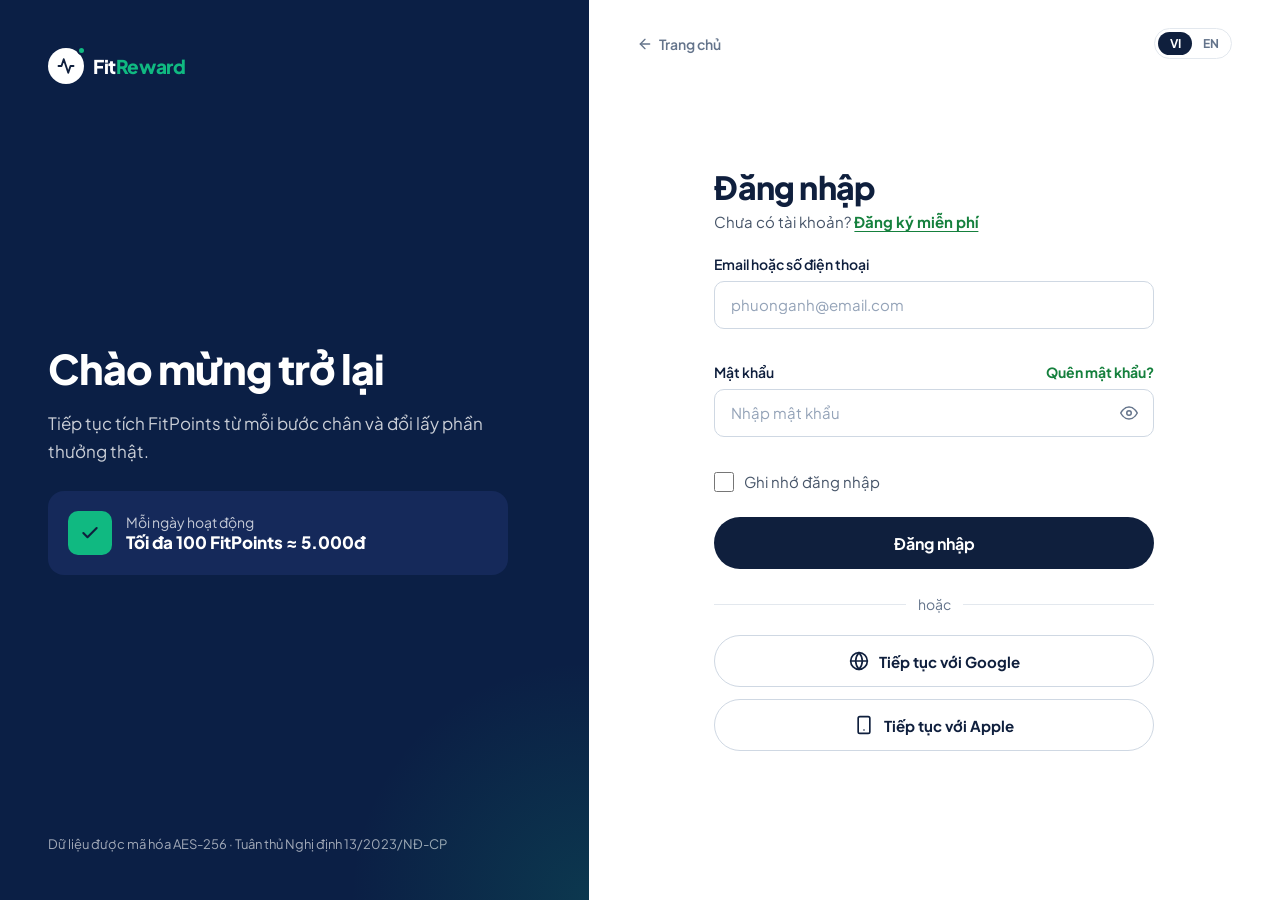
==== commit bba7b4cb: "Redesign dashboard into Overview, Rewards, Challenges and Profile tabs - Overview: greeting with tod" ====
--- a/dashboard.html
+++ b/dashboard.html
@@ -3,7 +3,7 @@
 <head>
   <meta charset="UTF-8">
   <meta name="viewport" content="width=device-width, initial-scale=1.0">
-  <title>Dashboard · FitReward</title>
+  <title>Tổng quan · FitReward</title>
   <link rel="preconnect" href="https://fonts.googleapis.com">
   <link rel="preconnect" href="https://fonts.gstatic.com" crossorigin>
   <link href="https://fonts.googleapis.com/css2?family=Plus+Jakarta+Sans:wght@400;500;600;700;800&display=swap" rel="stylesheet">
@@ -17,441 +17,79 @@
 
   <div id="app-dashboard-layout" class="app-shell">
 
-    <!-- 1. LEFT SIDEBAR (240px) -->
+    <!-- SIDEBAR -->
     <aside class="app-sidebar">
-      <!-- Top Logo -->
-      <a href="index.html" class="sidebar-brand logo">
-        <span class="logo-mark"><svg viewBox="0 0 24 24" width="16" height="16" fill="none" stroke="currentColor" stroke-width="2.5" stroke-linecap="round" stroke-linejoin="round"><polyline points="22 12 18 12 15 21 9 3 6 12 2 12"></polyline></svg></span>
+      <a href="index.html" class="logo sidebar-logo">
+        <span class="logo-mark">
+          <svg viewBox="0 0 24 24" width="16" height="16" fill="none" stroke="currentColor" stroke-width="2.5" stroke-linecap="round" stroke-linejoin="round"><polyline points="22 12 18 12 15 21 9 3 6 12 2 12"></polyline></svg>
+        </span>
         <span>Fit<span class="logo-accent">Reward</span></span>
       </a>
 
-      <!-- Navigation Links -->
       <nav class="sidebar-nav">
-        <div class="nav-section-title" data-i18n="nav.mainMenu">MENU CHÍNH</div>
-        <button class="nav-item active" id="nav-dashboard" onclick="switchTab('dashboard')">
-          <svg class="nav-icon" viewBox="0 0 24 24" fill="none" stroke="currentColor" stroke-width="2">
-            <rect x="3" y="3" width="7" height="7"></rect>
-            <rect x="14" y="3" width="7" height="7"></rect>
-            <rect x="14" y="14" width="7" height="7"></rect>
-            <rect x="3" y="14" width="7" height="7"></rect>
-          </svg>
-          <span data-i18n="nav.dashboard">Tổng quan</span>
+        <button type="button" class="nav-item" data-tab="overview" onclick="switchTab('overview')">
+          <svg class="nav-icon" viewBox="0 0 24 24" fill="none" stroke="currentColor" stroke-width="2" stroke-linecap="round" stroke-linejoin="round"><path d="M3 9.5 12 3l9 6.5V20a1 1 0 0 1-1 1h-5v-6h-6v6H4a1 1 0 0 1-1-1z"></path></svg>
+          <span data-i18n="nav.overview">Tổng quan</span>
         </button>
-
-        <button class="nav-item" id="nav-activity" onclick="switchTab('activity')">
-          <svg class="nav-icon" viewBox="0 0 24 24" fill="none" stroke="currentColor" stroke-width="2">
-            <polyline points="22 12 18 12 15 21 9 3 6 12 2 12"></polyline>
-          </svg>
-          <span data-i18n="nav.activity">Hoạt động</span>
+        <button type="button" class="nav-item" data-tab="rewards" onclick="switchTab('rewards')">
+          <svg class="nav-icon" viewBox="0 0 24 24" fill="none" stroke="currentColor" stroke-width="2" stroke-linecap="round" stroke-linejoin="round"><polyline points="20 12 20 22 4 22 4 12"></polyline><rect x="2" y="7" width="20" height="5"></rect><line x1="12" y1="22" x2="12" y2="7"></line><path d="M12 7H7.5a2.5 2.5 0 0 1 0-5C11 2 12 7 12 7z"></path><path d="M12 7h4.5a2.5 2.5 0 0 0 0-5C13 2 12 7 12 7z"></path></svg>
+          <span data-i18n="nav.rewards">Phần thưởng</span>
         </button>
-
-        <button class="nav-item" id="nav-rewards" onclick="switchTab('rewards')">
-          <svg class="nav-icon" viewBox="0 0 24 24" fill="none" stroke="currentColor" stroke-width="2">
-            <circle cx="12" cy="8" r="7"></circle>
-            <polyline points="8.21 13.89 7 23 12 20 17 23 15.79 13.88"></polyline>
-          </svg>
-          <span data-i18n="nav.rewards">Phần thưởng</span>
-          <span class="nav-badge" id="sidebar-rewards-badge">3</span>
-        </button>
-
-        <button class="nav-item" id="nav-challenges" onclick="switchTab('challenges')">
-          <svg class="nav-icon" viewBox="0 0 24 24" fill="none" stroke="currentColor" stroke-width="2">
-            <polygon points="12 2 15.09 8.26 22 9.27 17 14.14 18.18 21.02 12 17.77 5.82 21.02 7 14.14 2 9.27 8.91 8.26 12 2"></polygon>
-          </svg>
+        <button type="button" class="nav-item" data-tab="challenges" onclick="switchTab('challenges')">
+          <svg class="nav-icon" viewBox="0 0 24 24" fill="none" stroke="currentColor" stroke-width="2" stroke-linecap="round" stroke-linejoin="round"><path d="M6 9H4.5a2.5 2.5 0 0 1 0-5H6"></path><path d="M18 9h1.5a2.5 2.5 0 0 0 0-5H18"></path><path d="M4 22h16"></path><path d="M10 14.66V17c0 .55-.47.98-.97 1.21C7.85 18.75 7 20.24 7 22"></path><path d="M14 14.66V17c0 .55.47.98.97 1.21C16.15 18.75 17 20.24 17 22"></path><path d="M18 2H6v7a6 6 0 0 0 12 0V2Z"></path></svg>
           <span data-i18n="nav.challenges">Thử thách</span>
         </button>
-
-        <button class="nav-item" id="nav-family" onclick="switchTab('family')">
-          <svg class="nav-icon" viewBox="0 0 24 24" fill="none" stroke="currentColor" stroke-width="2">
-            <path d="M17 21v-2a4 4 0 0 0-4-4H5a4 4 0 0 0-4 4v2"></path>
-            <circle cx="9" cy="7" r="4"></circle>
-            <path d="M23 21v-2a4 4 0 0 0-3-3.87"></path>
-            <path d="M16 3.13a4 4 0 0 1 0 7.75"></path>
-          </svg>
-          <span data-i18n="nav.family">Gia đình</span>
-        </button>
-
-        <button class="nav-item" id="nav-history" onclick="switchTab('history')">
-          <svg class="nav-icon" viewBox="0 0 24 24" fill="none" stroke="currentColor" stroke-width="2">
-            <circle cx="12" cy="12" r="10"></circle>
-            <polyline points="12 6 12 12 16 14"></polyline>
-          </svg>
-          <span data-i18n="nav.history">Lịch sử thưởng</span>
+        <button type="button" class="nav-item" data-tab="profile" onclick="switchTab('profile')">
+          <svg class="nav-icon" viewBox="0 0 24 24" fill="none" stroke="currentColor" stroke-width="2" stroke-linecap="round" stroke-linejoin="round"><path d="M20 21v-2a4 4 0 0 0-4-4H8a4 4 0 0 0-4 4v2"></path><circle cx="12" cy="7" r="4"></circle></svg>
+          <span data-i18n="nav.profile">Hồ sơ</span>
         </button>
       </nav>
 
-      <!-- Bottom User / Utility Links -->
       <div class="sidebar-bottom">
-        <button class="nav-item" id="nav-devices" onclick="switchTab('devices')">
-          <svg class="nav-icon" viewBox="0 0 24 24" fill="none" stroke="currentColor" stroke-width="2">
-            <rect x="5" y="2" width="14" height="20" rx="2" ry="2"></rect>
-            <line x1="12" y1="18" x2="12.01" y2="18"></line>
-          </svg>
-          <span data-i18n="nav.devices">Quản lý thiết bị</span>
-        </button>
-
-        <button class="nav-item" id="nav-profile" onclick="switchTab('profile')">
-          <svg class="nav-icon" viewBox="0 0 24 24" fill="none" stroke="currentColor" stroke-width="2">
-            <path d="M20 21v-2a4 4 0 0 0-4-4H8a4 4 0 0 0-4 4v2"></path>
-            <circle cx="12" cy="7" r="4"></circle>
-          </svg>
-          <span data-i18n="nav.profile">Hồ sơ</span>
-        </button>
-
-        <button class="nav-item" id="nav-settings" onclick="switchTab('settings')">
-          <svg class="nav-icon" viewBox="0 0 24 24" fill="none" stroke="currentColor" stroke-width="2">
-            <circle cx="12" cy="12" r="3"></circle>
-            <path d="M19.4 15a1.65 1.65 0 0 0 .33 1.82l.06.06a2 2 0 0 1 0 2.83 2 2 0 0 1-2.83 0l-.06-.06a1.65 1.65 0 0 0-1.82-.33 1.65 1.65 0 0 0-1 1.51V21a2 2 0 0 1-2 2 2 2 0 0 1-2-2v-.09A1.65 1.65 0 0 0 9 19.4a1.65 1.65 0 0 0-1.82.33l-.06.06a2 2 0 0 1-2.83 0 2 2 0 0 1 0-2.83l.06-.06a1.65 1.65 0 0 0 .33-1.82 1.65 1.65 0 0 0-1.51-1H3a2 2 0 0 1-2-2 2 2 0 0 1 2-2h.09A1.65 1.65 0 0 0 4.6 9a1.65 1.65 0 0 0-.33-1.82l-.06-.06a2 2 0 0 1 0-2.83 2 2 0 0 1 2.83 0l.06.06a1.65 1.65 0 0 0 1.82.33H9a1.65 1.65 0 0 0 1-1.51V3a2 2 0 0 1 2-2 2 2 0 0 1 2 2v.09a1.65 1.65 0 0 0 1 1.51 1.65 1.65 0 0 0 1.82-.33l.06-.06a2 2 0 0 1 2.83 0 2 2 0 0 1 0 2.83l-.06.06a1.65 1.65 0 0 0-.33 1.82V9a1.65 1.65 0 0 0 1.51 1H21a2 2 0 0 1 2 2 2 2 0 0 1-2 2h-.09a1.65 1.65 0 0 0-1.51 1z"></path>
-          </svg>
-          <span data-i18n="nav.settings">Cài đặt</span>
-        </button>
-
-        <button class="nav-item nav-logout" onclick="handleLogout()">
-          <svg class="nav-icon" viewBox="0 0 24 24" fill="none" stroke="currentColor" stroke-width="2">
-            <path d="M9 21H5a2 2 0 0 1-2-2V5a2 2 0 0 1 2-2h4"></path>
-            <polyline points="16 17 21 12 16 7"></polyline>
-            <line x1="21" y1="12" x2="9" y2="12"></line>
-          </svg>
-          <span data-i18n="nav.logout">Đăng xuất</span>
-        </button>
-      </div>
-    </aside>
-
-    <!-- 2. MAIN APPLICATION CONTENT AREA -->
-    <div class="app-main">
-
-      <!-- TOP HEADER BAR -->
-      <header class="app-topbar">
-        <div class="topbar-left">
-          <h1 class="topbar-title" id="page-title">Tổng quan</h1>
-          <p class="topbar-subtitle" data-i18n="topbar.subtitle">Theo dõi hoạt động và biến thói quen lành mạnh thành phần thưởng.</p>
+        <div class="plus-card" id="sidebar-plus">
+          <strong>FitReward Plus</strong>
+          <p data-i18n="dash.plus.desc">Phần thưởng cao hơn và tính năng độc quyền.</p>
+          <button type="button" class="pill-btn pill-btn-green pill-btn-block" data-soon="toast.comingSoon" data-i18n="dash.plus.cta">Nâng cấp – 49.000đ/tháng</button>
         </div>
 
-        <div class="topbar-right">
+        <div class="sidebar-utility">
+          <button type="button" class="nav-item nav-logout" onclick="handleLogout()">
+            <svg class="nav-icon" viewBox="0 0 24 24" fill="none" stroke="currentColor" stroke-width="2" stroke-linecap="round" stroke-linejoin="round"><path d="M9 21H5a2 2 0 0 1-2-2V5a2 2 0 0 1 2-2h4"></path><polyline points="16 17 21 12 16 7"></polyline><line x1="21" y1="12" x2="9" y2="12"></line></svg>
+            <span data-i18n="nav.logout">Đăng xuất</span>
+          </button>
           <div class="lang-switch" role="group" data-i18n-aria-label="lang.label" aria-label="Ngôn ngữ">
             <button type="button" class="lang-btn" data-lang="vi" onclick="setLanguage('vi')">VI</button>
             <button type="button" class="lang-btn" data-lang="en" onclick="setLanguage('en')">EN</button>
           </div>
+        </div>
+      </div>
+    </aside>
 
-          <!-- Notification Bell -->
-          <button class="topbar-icon-btn" data-soon="toast.notification" title="Thông báo" data-i18n-title="topbar.notifications">
-            <svg viewBox="0 0 24 24" width="20" height="20" fill="none" stroke="currentColor" stroke-width="2">
-              <path d="M18 8A6 6 0 0 0 6 8c0 7-3 9-3 9h18s-3-2-3-9"></path>
-              <path d="M13.73 21a2 2 0 0 1-3.46 0"></path>
-            </svg>
-            <span class="notification-indicator"></span>
-          </button>
+    <!-- MAIN: page header + active tab, both rendered by dashboard.js -->
+    <main class="app-main">
+      <header class="page-head" id="page-head"></header>
+      <div class="view" id="view"></div>
+    </main>
 
-          <!-- User Avatar & Identity -->
-          <div class="topbar-user" onclick="switchTab('profile')">
-            <div class="user-avatar" id="topbar-avatar">TC</div>
-            <div class="user-details">
-              <span class="user-name" id="topbar-user-name">Tim Cook</span>
-              <span class="user-tier" data-i18n="user.tier">FitReward Plus</span>
-            </div>
-          </div>
-        </div>
-      </header>
-
-      <!-- SCROLLABLE DASHBOARD CONTENT BODY -->
-      <main class="dashboard-body" id="dashboard-tab-content">
-
-        <!-- ROW 1: 4 COMPACT SUMMARY METRIC CARDS -->
-        <section class="summary-cards-grid">
-          <!-- Card 1: FitPoints -->
-          <div class="summary-card">
-            <div class="sc-header">
-              <span class="sc-label" data-i18n="kpi.fitpoints">FitPoints</span>
-              <span class="sc-icon mint-tint">💎</span>
-            </div>
-            <div class="sc-value text-accent" id="kpi-fitpoints"></div>
-            <div class="sc-footer positive">
-              <svg viewBox="0 0 24 24" width="13" height="13" fill="none" stroke="currentColor" stroke-width="2.5"><polyline points="18 15 12 9 6 15"></polyline></svg>
-              <span data-i18n="kpi.weekly">+150 tuần này</span>
-            </div>
-          </div>
-
-          <!-- Card 2: Today's Steps -->
-          <div class="summary-card">
-            <div class="sc-header">
-              <span class="sc-label" data-i18n="kpi.steps">Bước chân hôm nay</span>
-              <span class="sc-icon green-tint">👣</span>
-            </div>
-            <div class="sc-value" id="kpi-steps"></div>
-            <div class="sc-footer goal-met" id="kpi-steps-footer">
-              <svg viewBox="0 0 24 24" width="13" height="13" fill="none" stroke="currentColor" stroke-width="2.5"><polyline points="20 6 9 17 4 12"></polyline></svg>
-              <span></span>
-            </div>
-          </div>
-
-          <!-- Card 3: Active Minutes -->
-          <div class="summary-card">
-            <div class="sc-header">
-              <span class="sc-label" data-i18n="kpi.activeMin">Phút vận động</span>
-              <span class="sc-icon amber-tint">⏱️</span>
-            </div>
-            <div class="sc-value" id="kpi-active-min"></div>
-            <div class="sc-footer positive">
-              <svg viewBox="0 0 24 24" width="13" height="13" fill="none" stroke="currentColor" stroke-width="2.5"><polyline points="18 15 12 9 6 15"></polyline></svg>
-              <span data-i18n="kpi.activeChange">+12% so với tuần trước</span>
-            </div>
-          </div>
-
-          <!-- Card 4: Current Streak -->
-          <div class="summary-card">
-            <div class="sc-header">
-              <span class="sc-label" data-i18n="kpi.streak">Chuỗi hiện tại</span>
-              <span class="sc-icon red-tint">🔥</span>
-            </div>
-            <div class="sc-value" id="kpi-streak"></div>
-            <div class="sc-footer streak-active">
-              <span data-i18n="kpi.keepGoing">Tiếp tục phát huy!</span>
-            </div>
-          </div>
-        </section>
-
-        <!-- ROW 2: ACTIVITY OVERVIEW & TODAY'S CHALLENGE -->
-        <section class="dashboard-grid-two-col">
-          <!-- ACTIVITY OVERVIEW (Chart Card) -->
-          <div class="card activity-chart-card">
-            <div class="card-header-clean">
-              <div>
-                <h3 class="card-title" data-i18n="chart.title">Tổng quan hoạt động</h3>
-                <p class="card-desc" data-i18n="chart.desc">Xu hướng bước chân theo tuần & mục tiêu hằng ngày</p>
-              </div>
-              <button class="btn-subtle" onclick="switchTab('activity')" data-i18n="chart.viewActivity">Xem hoạt động →</button>
-            </div>
-
-            <!-- Bar Chart Visualization (rendered from fitRewardActivity.weeklyChart) -->
-            <div class="chart-container">
-              <div class="chart-bars-wrap" id="chart-bars"></div>
-            </div>
-
-            <div class="chart-footer-meta">
-              <div class="chart-metric-callout">
-                <strong id="chart-today-steps"></strong>
-                <span id="chart-daily-goal"></span>
-              </div>
-              <div class="chart-legend">
-                <span class="legend-badge goal-line" id="chart-goal-line"></span>
-                <span class="legend-badge completed-badge" id="chart-reached" data-i18n="chart.reached">✓ Đã đạt</span>
-              </div>
-            </div>
-          </div>
-
-          <!-- RIGHT COLUMN: TODAY'S CHALLENGE & QUICK ACTIONS -->
-          <div class="challenge-column">
-            <!-- TODAY'S CHALLENGE CARD -->
-            <div class="card challenge-card">
-              <div class="card-header-clean">
-                <div class="card-badge-pill green" data-i18n="challenge.activeToday">HÔM NAY</div>
-                <span class="status-badge-pill success" id="challenge-status"></span>
-              </div>
-
-              <h3 class="challenge-title" id="challenge-title"></h3>
-              <p class="challenge-subtitle" data-i18n="challenge.daily.subtitle">Hoàn thành cột mốc bước chân hằng ngày để nhận FitPoints.</p>
-
-              <!-- Progress bar -->
-              <div class="challenge-progress-box">
-                <div class="progress-labels">
-                  <span id="today-challenge-val"></span>
-                  <span class="progress-pct" id="today-challenge-pct"></span>
-                </div>
-                <div class="progress-track">
-                  <div class="progress-bar-fill" id="today-challenge-bar"></div>
-                </div>
-              </div>
-
-              <div class="challenge-reward-row">
-                <div class="reward-tag">
-                  <span data-i18n="challenge.reward">Phần thưởng:</span>
-                  <strong class="text-accent">+100 FitPoints</strong>
-                </div>
-                <button class="btn btn-sm btn-outline-success" onclick="claimDailyReward()" data-i18n="challenge.claimed">Đã nhận</button>
-              </div>
-
-              <!-- Recommended Challenge Section -->
-              <div class="recommended-box">
-                <div class="rec-header">
-                  <span class="rec-label" data-i18n="challenge.recommended">Thử thách đề xuất</span>
-                  <span class="rec-points">+300 PTS</span>
-                </div>
-                <div class="rec-body">
-                  <strong data-i18n="challenge.weekly.title">Thử thách đi bộ 7 ngày</strong>
-                  <span class="rec-meta" data-i18n="challenge.weekly.meta">Đã hoàn thành 5 / 7 ngày</span>
-                </div>
-                <button class="btn btn-sm btn-primary w-100 mt-2" onclick="switchTab('challenges')" data-i18n="challenge.continue">
-                  Tiếp tục thử thách
-                </button>
-              </div>
-            </div>
-          </div>
-        </section>
-
-        <!-- ROW 3: FITPOINTS ACTIVITY & AVAILABLE REWARDS -->
-        <section class="dashboard-grid-two-col">
-          <!-- LEFT: FITPOINTS ACTIVITY (Recent Transactions) -->
-          <div class="card">
-            <div class="card-header-clean">
-              <div>
-                <h3 class="card-title" data-i18n="feed.title">Hoạt động FitPoints</h3>
-                <p class="card-desc" data-i18n="feed.desc">Điểm thưởng gần đây từ thói quen lành mạnh đã xác thực</p>
-              </div>
-              <button class="btn-subtle" onclick="switchTab('history')" data-i18n="feed.viewAll">Xem tất cả →</button>
-            </div>
-
-            <!-- Rendered from fitRewardTransactions (latest 3) -->
-            <div class="transactions-list" id="transactions-list-container"></div>
-          </div>
-
-          <!-- RIGHT: AVAILABLE REWARDS -->
-          <div class="card">
-            <div class="card-header-clean">
-              <div>
-                <h3 class="card-title" data-i18n="rewardsCard.title">Phần thưởng khả dụng</h3>
-                <p class="card-desc" data-i18n="rewardsCard.desc">Đổi điểm lấy tiền mặt & voucher</p>
-              </div>
-              <button class="btn-subtle" onclick="switchTab('rewards')" data-i18n="rewardsCard.catalog">Danh mục →</button>
-            </div>
-
-            <div class="reward-cards-column">
-              <!-- Reward 1: Cashback -->
-              <div class="reward-item-row">
-                <div class="reward-icon-box bg-green-soft">₫</div>
-                <div class="reward-meta">
-                  <div class="reward-name" data-i18n="reward.cashback.name">Hoàn tiền 20.000₫</div>
-                  <div class="reward-cost" data-i18n="reward.cashback.cost">500 FitPoints • Ví MoMo / VietQR</div>
-                </div>
-                <button class="btn-reward-action" onclick="handleRedeemReward('cashback', 500)" data-i18n="btn.redeem">Đổi</button>
-              </div>
-
-              <!-- Reward 2: Gym Voucher -->
-              <div class="reward-item-row">
-                <div class="reward-icon-box bg-navy-soft">🏋️</div>
-                <div class="reward-meta">
-                  <div class="reward-name" data-i18n="reward.gym.name">Voucher Gym 1 ngày</div>
-                  <div class="reward-cost" data-i18n="reward.gym.cost">300 FitPoints • California / CityGym</div>
-                </div>
-                <button class="btn-reward-action" onclick="handleRedeemReward('gym', 300)" data-i18n="btn.redeem">Đổi</button>
-              </div>
-
-              <!-- Reward 3: Insurance Benefit -->
-              <div class="reward-item-row">
-                <div class="reward-icon-box bg-amber-soft">🛡️</div>
-                <div class="reward-meta">
-                  <div class="reward-name" data-i18n="reward.insurance.name">Giảm 10% phí bảo hiểm</div>
-                  <div class="reward-cost" data-i18n="reward.insurance.cost">1.000 FitPoints • Bảo Việt / Prudential</div>
-                </div>
-                <button class="btn-reward-action btn-outline-action" onclick="handleRedeemReward('insurance', 1000)" data-i18n="btn.view">Xem</button>
-              </div>
-            </div>
-          </div>
-        </section>
-
-        <!-- ROW 4: QUICK ACTIONS & HEALTH DATA CONNECTION STATUS -->
-        <section class="dashboard-grid-two-col">
-          <!-- QUICK ACTIONS -->
-          <div class="card">
-            <div class="card-header-clean">
-              <h3 class="card-title" data-i18n="quick.title">Thao tác nhanh</h3>
-            </div>
-            <div class="quick-actions-grid">
-              <button class="qa-btn" onclick="switchTab('activity')">
-                <div class="qa-icon">📊</div>
-                <span data-i18n="quick.activity">Xem hoạt động</span>
-              </button>
-              <button class="qa-btn" onclick="switchTab('rewards')">
-                <div class="qa-icon">🎁</div>
-                <span data-i18n="quick.redeem">Đổi phần thưởng</span>
-              </button>
-              <button class="qa-btn" onclick="switchTab('challenges')">
-                <div class="qa-icon">🏆</div>
-                <span data-i18n="quick.challenge">Tham gia thử thách</span>
-              </button>
-              <button class="qa-btn" onclick="switchTab('devices')">
-                <div class="qa-icon">⌚</div>
-                <span data-i18n="quick.device">Kết nối thiết bị</span>
-              </button>
-            </div>
-          </div>
-
-          <!-- HEALTH DATA CONNECTION CARD -->
-          <div class="card">
-            <div class="card-header-clean">
-              <div>
-                <h3 class="card-title" data-i18n="health.title">Dữ liệu sức khỏe</h3>
-                <p class="card-desc" data-i18n="health.desc">Đồng bộ thiết bị đeo & hệ sinh thái sức khỏe</p>
-              </div>
-              <button class="btn-subtle" onclick="switchTab('devices')" data-i18n="health.manage">Quản lý thiết bị →</button>
-            </div>
-
-            <div class="health-sync-list">
-              <div class="sync-status-item">
-                <div class="sync-name">
-                  <span class="device-dot-icon apple-dot"></span>
-                  <span>Apple Health</span>
-                </div>
-                <span class="sync-badge" id="dash-device-apple"></span>
-              </div>
-
-              <div class="sync-status-item">
-                <div class="sync-name">
-                  <span class="device-dot-icon google-dot"></span>
-                  <span>Google Health Connect</span>
-                </div>
-                <span class="sync-badge" id="dash-device-google"></span>
-              </div>
-
-              <div class="sync-status-item">
-                <div class="sync-name">
-                  <span class="device-dot-icon garmin-dot"></span>
-                  <span>Garmin</span>
-                </div>
-                <span class="sync-badge" id="dash-device-garmin"></span>
-              </div>
-            </div>
-
-            <div class="manage-devices-row">
-              <button class="btn btn-outline btn-sm w-100" onclick="switchTab('devices')" data-i18n="health.manageBtn">
-                Quản lý thiết bị
-              </button>
-            </div>
-          </div>
-        </section>
-
-      </main>
-
-      <!-- SUB-PAGES / SCREENS (ACTIVITY, REWARDS, CHALLENGES, DEVICES, PROFILE) -->
-      <section class="subpage-view hidden" id="subpage-container">
-        <!-- Will be populated dynamically by switchTab -->
-      </section>
-
-    </div>
-
-    <!-- MOBILE BOTTOM NAVIGATION (Only visible on small screens) -->
+    <!-- MOBILE BOTTOM NAVIGATION -->
     <nav class="mobile-bottom-nav">
-      <button class="m-nav-item active" data-tab="dashboard" onclick="switchTab('dashboard')">
-        <svg viewBox="0 0 24 24" width="20" height="20" fill="none" stroke="currentColor" stroke-width="2"><rect x="3" y="3" width="7" height="7"></rect><rect x="14" y="3" width="7" height="7"></rect><rect x="14" y="14" width="7" height="7"></rect><rect x="3" y="14" width="7" height="7"></rect></svg>
-        <span data-i18n="nav.dashboard">Tổng quan</span>
+      <button type="button" class="m-nav-item" data-tab="overview" onclick="switchTab('overview')">
+        <svg viewBox="0 0 24 24" width="20" height="20" fill="none" stroke="currentColor" stroke-width="2" stroke-linecap="round" stroke-linejoin="round"><path d="M3 9.5 12 3l9 6.5V20a1 1 0 0 1-1 1h-5v-6h-6v6H4a1 1 0 0 1-1-1z"></path></svg>
+        <span data-i18n="nav.overview">Tổng quan</span>
       </button>
-      <button class="m-nav-item" data-tab="activity" onclick="switchTab('activity')">
-        <svg viewBox="0 0 24 24" width="20" height="20" fill="none" stroke="currentColor" stroke-width="2"><polyline points="22 12 18 12 15 21 9 3 6 12 2 12"></polyline></svg>
-        <span data-i18n="nav.activity">Hoạt động</span>
-      </button>
-      <button class="m-nav-item" data-tab="rewards" onclick="switchTab('rewards')">
-        <svg viewBox="0 0 24 24" width="20" height="20" fill="none" stroke="currentColor" stroke-width="2"><circle cx="12" cy="8" r="7"></circle><polyline points="8.21 13.89 7 23 12 20 17 23 15.79 13.88"></polyline></svg>
+      <button type="button" class="m-nav-item" data-tab="rewards" onclick="switchTab('rewards')">
+        <svg viewBox="0 0 24 24" width="20" height="20" fill="none" stroke="currentColor" stroke-width="2" stroke-linecap="round" stroke-linejoin="round"><polyline points="20 12 20 22 4 22 4 12"></polyline><rect x="2" y="7" width="20" height="5"></rect><line x1="12" y1="22" x2="12" y2="7"></line><path d="M12 7H7.5a2.5 2.5 0 0 1 0-5C11 2 12 7 12 7z"></path><path d="M12 7h4.5a2.5 2.5 0 0 0 0-5C13 2 12 7 12 7z"></path></svg>
         <span data-i18n="nav.rewards">Phần thưởng</span>
       </button>
-      <button class="m-nav-item" data-tab="challenges" onclick="switchTab('challenges')">
-        <svg viewBox="0 0 24 24" width="20" height="20" fill="none" stroke="currentColor" stroke-width="2"><polygon points="12 2 15.09 8.26 22 9.27 17 14.14 18.18 21.02 12 17.77 5.82 21.02 7 14.14 2 9.27 8.91 8.26 12 2"></polygon></svg>
+      <button type="button" class="m-nav-item" data-tab="challenges" onclick="switchTab('challenges')">
+        <svg viewBox="0 0 24 24" width="20" height="20" fill="none" stroke="currentColor" stroke-width="2" stroke-linecap="round" stroke-linejoin="round"><path d="M6 9H4.5a2.5 2.5 0 0 1 0-5H6"></path><path d="M18 9h1.5a2.5 2.5 0 0 0 0-5H18"></path><path d="M4 22h16"></path><path d="M10 14.66V17c0 .55-.47.98-.97 1.21C7.85 18.75 7 20.24 7 22"></path><path d="M14 14.66V17c0 .55.47.98.97 1.21C16.15 18.75 17 20.24 17 22"></path><path d="M18 2H6v7a6 6 0 0 0 12 0V2Z"></path></svg>
         <span data-i18n="nav.challenges">Thử thách</span>
       </button>
-      <button class="m-nav-item" data-tab="profile" onclick="switchTab('profile')">
-        <svg viewBox="0 0 24 24" width="20" height="20" fill="none" stroke="currentColor" stroke-width="2"><path d="M20 21v-2a4 4 0 0 0-4-4H8a4 4 0 0 0-4 4v2"></path><circle cx="12" cy="7" r="4"></circle></svg>
+      <button type="button" class="m-nav-item" data-tab="profile" onclick="switchTab('profile')">
+        <svg viewBox="0 0 24 24" width="20" height="20" fill="none" stroke="currentColor" stroke-width="2" stroke-linecap="round" stroke-linejoin="round"><path d="M20 21v-2a4 4 0 0 0-4-4H8a4 4 0 0 0-4 4v2"></path><circle cx="12" cy="7" r="4"></circle></svg>
         <span data-i18n="nav.profile">Hồ sơ</span>
       </button>
     </nav>
-
   </div>
 
   <script src="assets/js/locales/vi.js"></script>
--- a/assets/css/dashboard.css
+++ b/assets/css/dashboard.css
@@ -1,1022 +1,1408 @@
 /* ==========================================================================
-   FITREWARD - DASHBOARD APP SHELL (dashboard.html)
+   FITREWARD - DASHBOARD (dashboard.html)
+   Sidebar + Overview / Rewards / Challenges / Profile
    ========================================================================== */
 
-/* Buttons */
-.btn {
+body {
+  background: var(--color-bg-page);
+}
+
+.app-shell {
+  display: flex;
+  min-height: 100vh;
+}
+
+/* ---------- Sidebar ---------- */
+.app-sidebar {
+  position: sticky;
+  top: 0;
+  width: 248px;
+  height: 100vh;
+  flex-shrink: 0;
+  display: flex;
+  flex-direction: column;
+  padding: 24px 16px;
+  background: #ffffff;
+  border-right: 1px solid var(--color-border);
+  overflow-y: auto;
+}
+
+.sidebar-logo {
+  margin: 0 8px 28px;
+  font-size: 20px;
+}
+
+.sidebar-logo .logo-mark {
+  width: 34px;
+  height: 34px;
+}
+
+.sidebar-nav {
+  display: flex;
+  flex-direction: column;
+  gap: 4px;
+}
+
+.nav-item {
+  display: flex;
+  align-items: center;
+  gap: 12px;
+  width: 100%;
+  height: 44px;
+  padding: 0 16px;
+  border: none;
+  border-radius: 12px;
+  background: transparent;
+  font-family: inherit;
+  font-size: 15px;
+  font-weight: 500;
+  color: var(--color-text-secondary);
+  text-align: left;
+  cursor: pointer;
+  transition: background-color 0.15s ease, color 0.15s ease;
+}
+
+.nav-item:hover {
+  background: var(--color-bg-page);
+  color: var(--color-navy);
+}
+
+.nav-item.active {
+  background: var(--color-mint-strong);
+  color: var(--color-green-strong);
+  font-weight: 700;
+}
+
+.nav-icon {
+  width: 19px;
+  height: 19px;
+  flex-shrink: 0;
+}
+
+.sidebar-bottom {
+  margin-top: auto;
+  padding-top: 24px;
+  display: flex;
+  flex-direction: column;
+  gap: 16px;
+}
+
+.plus-card {
+  padding: 20px;
+  border-radius: 16px;
+  background: var(--color-navy);
+  color: #ffffff;
+}
+
+.plus-card strong {
+  display: block;
+  font-size: 16px;
+  font-weight: 800;
+  margin-bottom: 6px;
+}
+
+.plus-card p {
+  font-size: 14px;
+  line-height: 1.5;
+  color: rgba(255, 255, 255, 0.8);
+  margin-bottom: 14px;
+}
+
+/* The price wraps onto a second line inside the narrow sidebar */
+.plus-card .pill-btn {
+  height: auto;
+  min-height: 52px;
+  padding: 8px 16px;
+  white-space: normal;
+  line-height: 1.3;
+  text-align: center;
+}
+
+.sidebar-utility {
+  display: flex;
+  align-items: center;
+  justify-content: space-between;
+  gap: 8px;
+}
+
+.sidebar-utility .nav-item {
+  width: auto;
+  flex: 1;
+  padding: 0 12px;
+}
+
+.nav-logout:hover {
+  background: var(--color-danger-light);
+  color: var(--color-danger);
+}
+
+/* ---------- Main ---------- */
+.app-main {
+  flex: 1;
+  min-width: 0;
+  padding: 32px 36px 48px;
+}
+
+.page-head {
+  display: flex;
+  justify-content: space-between;
+  align-items: center;
+  gap: 16px 24px;
+  flex-wrap: wrap;
+  margin-bottom: 24px;
+  min-height: 64px;
+}
+
+.page-eyebrow {
+  display: block;
+  font-size: 14px;
+  color: var(--color-text-muted);
+  margin-bottom: 4px;
+}
+
+.page-eyebrow::first-letter {
+  text-transform: uppercase;
+}
+
+.page-title {
+  font-size: 30px;
+  font-weight: 800;
+  letter-spacing: -0.8px;
+  line-height: 1.2;
+  color: var(--color-navy);
+}
+
+.page-subtitle {
+  font-size: 15px;
+  color: var(--color-text-secondary);
+  margin-top: 4px;
+}
+
+.page-head-actions {
+  display: flex;
+  align-items: center;
+  gap: 12px;
+}
+
+.health-pill {
+  display: inline-flex;
+  align-items: center;
+  gap: 8px;
+  height: 40px;
+  padding: 0 16px;
+  border: 1px solid var(--color-border);
+  border-radius: 999px;
+  background: #ffffff;
   font-family: inherit;
   font-size: 14px;
-  font-weight: 600;
-  padding: 10px 16px;
-  border-radius: 999px;
-  border: none;
+  font-weight: 500;
+  color: var(--color-navy);
   cursor: pointer;
-  display: inline-flex;
-  align-items: center;
-  justify-content: center;
-  user-select: none;
-  transition: background-color 0.2s ease, border-color 0.2s ease, color 0.2s ease, box-shadow 0.2s ease, transform 0.12s var(--ease-out);
-}
-
-.btn:active {
-  transform: scale(0.97);
-}
-
-.btn-lg {
-  padding: 12px 18px;
-  font-size: 14.5px;
-}
-
-.btn-sm {
-  padding: 6px 14px;
-  font-size: 12.5px;
-}
-
-.btn-primary {
-  background: var(--color-primary);
-  color: #ffffff;
-}
-
-.btn-primary:hover {
-  background: var(--color-primary-hover);
-  box-shadow: 0 4px 12px rgba(15, 31, 61, 0.2);
-}
-
-.btn-outline {
-  background: transparent;
-  color: var(--color-text-main);
-  border: 1px solid var(--color-border);
-}
-
-.btn-outline:hover {
-  background: var(--color-bg-page);
-  border-color: #cbd5e1;
-}
-
-.btn-outline-success {
-  background: var(--color-mint);
-  color: var(--color-green-strong);
-  border: 1px solid var(--color-mint-border);
-}
-
-.btn-subtle {
-  background: none;
-  border: none;
-  color: var(--color-accent);
-  font-family: inherit;
-  font-size: 13px;
-  font-weight: 600;
-  cursor: pointer;
-  padding: 4px 8px;
-  border-radius: 999px;
-  transition: background-color 0.15s ease;
-}
-
-.btn-subtle:hover {
-  background: var(--color-accent-light);
-}
-
-.mt-2 { margin-top: 8px; }
-.app-shell {
-  display: flex;
-  width: 100%;
-  height: 100vh;
-  overflow: hidden;
-  background-color: var(--color-bg-page);
-}
-
-/* 1. LEFT SIDEBAR (240px FIXED) */
-.app-sidebar {
-  width: 240px;
-  height: 100vh;
-  background-color: var(--color-sidebar);
-  border-right: 1px solid var(--color-border);
-  display: flex;
-  flex-direction: column;
-  padding: 24px 16px 20px;
-  flex-shrink: 0;
-  z-index: 20;
-}
-
-.sidebar-brand {
-  display: flex;
-  align-items: center;
-  gap: 10px;
-  padding: 0 8px 24px;
-  cursor: pointer;
-  border-bottom: 1px solid var(--color-border);
-  margin-bottom: 20px;
-}
-
-.sidebar-nav {
-  display: flex;
-  flex-direction: column;
-  gap: 4px;
-  flex: 1;
-}
-
-.nav-section-title {
-  font-size: 11px;
-  font-weight: 700;
-  letter-spacing: 0.6px;
-  color: var(--color-text-dim);
-  padding: 8px 12px 4px;
-}
-
-.nav-item {
-  display: flex;
-  align-items: center;
-  gap: 12px;
-  padding: 10px 12px;
-  border-radius: var(--radius-md);
-  background: transparent;
-  border: none;
-  font-family: inherit;
-  font-size: 13.5px;
-  font-weight: 600;
-  color: var(--color-text-secondary);
-  cursor: pointer;
-  transition: background-color 0.15s ease, color 0.15s ease;
-  text-align: left;
-  width: 100%;
-}
-
-.nav-item:hover {
-  background-color: #f1f5f9;
-  color: var(--color-text-main);
-}
-
-.nav-item.active {
-  background-color: var(--color-accent-light);
-  color: var(--color-accent);
-  font-weight: 700;
-}
-
-.nav-icon {
-  width: 18px;
-  height: 18px;
-  flex-shrink: 0;
-}
-
-.nav-badge {
-  margin-left: auto;
-  background-color: var(--color-green);
-  color: var(--color-navy);
-  font-size: 11px;
-  font-weight: 700;
-  padding: 2px 7px;
-  border-radius: 10px;
-}
-
-.sidebar-bottom {
-  display: flex;
-  flex-direction: column;
-  gap: 4px;
-  padding-top: 14px;
-  border-top: 1px solid var(--color-border);
-}
-
-.nav-logout {
-  color: var(--color-danger);
-}
-
-.nav-logout:hover {
-  background-color: var(--color-danger-light);
-  color: var(--color-danger);
-}
-
-/* 2. MAIN APP CONTENT CONTAINER */
-.app-main {
-  flex: 1;
-  height: 100vh;
-  display: flex;
-  flex-direction: column;
-  overflow: hidden;
-  background-color: var(--color-bg-page);
-}
-
-/* TOP HEADER BAR */
-.app-topbar {
-  height: 72px;
-  background-color: #ffffff;
-  border-bottom: 1px solid var(--color-border);
-  display: flex;
-  align-items: center;
-  justify-content: space-between;
-  padding: 0 32px;
-  flex-shrink: 0;
-  z-index: 10;
-}
-
-.topbar-title {
-  font-size: 20px;
-  font-weight: 800;
-  letter-spacing: -0.4px;
-  color: var(--color-text-main);
-}
-
-.topbar-subtitle {
-  font-size: 12.5px;
-  color: var(--color-text-muted);
-  margin-top: 2px;
-}
-
-.topbar-right {
-  display: flex;
-  align-items: center;
-  gap: 16px;
-}
-
-.topbar-icon-btn {
-  width: 40px;
-  height: 40px;
+  transition: border-color 0.15s ease;
+}
+
+.health-pill:hover {
+  border-color: #c6d0dc;
+}
+
+.status-dot {
+  width: 8px;
+  height: 8px;
+  border-radius: 50%;
+  background: var(--color-text-dim);
+}
+
+.status-dot.is-on {
+  background: var(--color-green);
+}
+
+.icon-btn {
+  width: 44px;
+  height: 44px;
   border-radius: 50%;
   border: 1px solid var(--color-border);
   background: #ffffff;
+  color: var(--color-navy);
   display: flex;
   align-items: center;
   justify-content: center;
-  color: var(--color-text-secondary);
-  cursor: pointer;
-  position: relative;
-  transition: background-color 0.15s ease, color 0.15s ease;
-}
-
-.topbar-icon-btn:hover {
-  background: #f8fafc;
-  color: var(--color-text-main);
-}
-
-.notification-indicator {
-  position: absolute;
-  top: 9px;
-  right: 10px;
-  width: 7px;
-  height: 7px;
-  background: var(--color-green);
-  border-radius: 50%;
-  border: 1.5px solid #fff;
-}
-
-.topbar-user {
-  display: flex;
-  align-items: center;
-  gap: 10px;
-  padding: 4px 10px 4px 6px;
-  border-radius: 24px;
-  border: 1px solid var(--color-border);
   cursor: pointer;
   transition: background-color 0.15s ease;
 }
 
-.topbar-user:hover {
-  background: #f8fafc;
-}
-
-.user-avatar {
-  width: 32px;
-  height: 32px;
+.icon-btn:hover {
+  background: var(--color-bg-page);
+}
+
+.avatar {
+  width: 44px;
+  height: 44px;
   border-radius: 50%;
-  background: linear-gradient(135deg, var(--color-navy), var(--color-green-strong));
-  color: #fff;
+  border: none;
+  background: var(--color-navy);
+  color: #ffffff;
+  font-family: inherit;
+  font-size: 15px;
+  font-weight: 800;
+  display: flex;
+  align-items: center;
+  justify-content: center;
+  flex-shrink: 0;
+  cursor: pointer;
+}
+
+.avatar-xl {
+  width: 80px;
+  height: 80px;
+  font-size: 26px;
+  cursor: default;
+}
+
+/* ---------- Shared building blocks ---------- */
+.card {
+  background: #ffffff;
+  border: 1px solid var(--color-border);
+  border-radius: 20px;
+  padding: 24px;
+}
+
+.card-navy {
+  background: var(--color-navy);
+  border-color: var(--color-navy);
+  color: #ffffff;
+}
+
+.card-row,
+.card-head {
+  display: flex;
+  justify-content: space-between;
+  align-items: center;
+  gap: 12px;
+}
+
+.card-head {
+  margin-bottom: 12px;
+}
+
+.card-label {
+  font-size: 15px;
+  font-weight: 600;
+  color: var(--color-text-secondary);
+}
+
+.card-navy .card-label {
+  color: #ffffff;
+}
+
+.card-hint {
   font-size: 13px;
-  font-weight: 700;
+  font-weight: 500;
+  color: rgba(255, 255, 255, 0.8);
+}
+
+.card-title {
+  font-size: 19px;
+  font-weight: 700;
+  letter-spacing: -0.2px;
+  color: var(--color-navy);
+}
+
+.card-navy .card-title {
+  color: #ffffff;
+}
+
+.card-text {
+  font-size: 14.5px;
+  line-height: 1.6;
+  color: var(--color-text-secondary);
+}
+
+.chip {
+  display: inline-flex;
+  align-items: center;
+  padding: 4px 10px;
+  border-radius: 999px;
+  font-size: 12px;
+  font-weight: 700;
+  white-space: nowrap;
+}
+
+.chip-mint { background: var(--color-mint-strong); color: var(--color-green-strong); }
+.chip-gray { background: #eef1f5; color: var(--color-text-secondary); }
+.chip-amber { background: #fdf0e1; color: #b45309; }
+
+.big-stat {
+  display: flex;
+  align-items: baseline;
+  gap: 8px;
+  margin: 18px 0 16px;
+}
+
+.big-stat strong {
+  font-size: 42px;
+  font-weight: 800;
+  letter-spacing: -1.5px;
+  line-height: 1;
+  font-variant-numeric: tabular-nums;
+}
+
+.big-stat span {
+  font-size: 15px;
+  color: var(--color-text-muted);
+}
+
+.card-navy .big-stat span {
+  color: rgba(255, 255, 255, 0.85);
+}
+
+.progress {
+  height: 8px;
+  border-radius: 999px;
+  background: #e8edf2;
+  overflow: hidden;
+}
+
+.progress span {
+  display: block;
+  height: 100%;
+  border-radius: 999px;
+  background: var(--color-green);
+  transform-origin: left center;
+  transition: width 0.5s var(--ease-out);
+}
+
+.progress-navy span {
+  background: var(--color-navy);
+}
+
+.progress-labels {
+  display: flex;
+  justify-content: space-between;
+  align-items: center;
+  gap: 12px;
+  margin: 18px 0 10px;
+  font-size: 14px;
+  color: var(--color-text-muted);
+}
+
+.progress-labels strong {
+  font-weight: 700;
+  color: var(--color-navy);
+}
+
+.icon-box {
+  width: 40px;
+  height: 40px;
+  border-radius: 10px;
   display: flex;
   align-items: center;
   justify-content: center;
-}
-
-.user-details {
+  flex-shrink: 0;
+}
+
+.icon-box-mint { background: var(--color-mint); color: var(--color-green-strong); }
+.icon-box-navy { background: var(--color-navy); color: #ffffff; }
+.icon-box-navy-soft { background: var(--color-navy-soft); color: var(--color-navy); }
+
+.link-btn {
+  background: none;
+  border: none;
+  padding: 0;
+  font-family: inherit;
+  font-size: 14px;
+  font-weight: 700;
+  color: var(--color-green-strong);
+  cursor: pointer;
+}
+
+.link-btn:hover {
+  text-decoration: underline;
+  text-underline-offset: 3px;
+}
+
+.text-positive { color: var(--color-green-strong); }
+.text-danger { color: var(--color-danger); }
+
+/* Pill buttons */
+.pill-btn {
+  display: inline-flex;
+  align-items: center;
+  justify-content: center;
+  gap: 8px;
+  height: 44px;
+  padding: 0 22px;
+  border: 1px solid transparent;
+  border-radius: 999px;
+  font-family: inherit;
+  font-size: 15px;
+  font-weight: 700;
+  white-space: nowrap;
+  cursor: pointer;
+  transition: background-color 0.2s ease, border-color 0.2s ease, color 0.2s ease, transform 0.12s var(--ease-out);
+}
+
+.pill-btn:active:not(:disabled) {
+  transform: scale(0.97);
+}
+
+.pill-btn:disabled {
+  cursor: not-allowed;
+}
+
+.pill-btn-sm { height: 40px; padding: 0 16px; font-size: 14px; }
+.pill-btn-lg { height: 52px; font-size: 16px; }
+.pill-btn-block { width: 100%; }
+
+.pill-btn-navy { background: var(--color-navy); color: #ffffff; }
+.pill-btn-navy:hover:not(:disabled) { background: var(--color-navy-hover); }
+.pill-btn-navy:disabled { background: #e5e9ef; color: var(--color-text-muted); }
+
+.pill-btn-green { background: var(--color-green); color: var(--color-navy); }
+.pill-btn-green:hover { background: var(--color-green-hover); }
+
+.pill-btn-outline { background: #ffffff; color: var(--color-navy); border-color: var(--color-border-input); }
+.pill-btn-outline:hover { border-color: #b4c0ce; background: var(--color-bg-page); }
+
+.pill-btn-mint { background: var(--color-mint); color: var(--color-green-strong); border-color: var(--color-mint-border); }
+
+.pill-btn-danger { background: #ffffff; color: #b91c1c; border-color: #f3b4b4; }
+.pill-btn-danger:hover { background: var(--color-danger-light); }
+
+/* Generic list rows */
+.list {
+  list-style: none;
+}
+
+.list-row,
+.setting-row {
+  display: flex;
+  align-items: center;
+  gap: 14px;
+  padding: 14px 0;
+  border-top: 1px solid #eef1f5;
+}
+
+.list-main {
+  flex: 1;
+  min-width: 0;
   display: flex;
   flex-direction: column;
-}
-
-.user-name {
+  gap: 2px;
+}
+
+.list-main strong {
+  font-size: 15px;
+  font-weight: 600;
+  color: var(--color-navy);
+}
+
+.list-main span {
   font-size: 13px;
-  font-weight: 700;
-  color: var(--color-text-main);
-  line-height: 1.2;
-}
-
-.user-tier {
-  font-size: 11px;
-  color: var(--color-accent);
+  color: var(--color-text-muted);
+}
+
+.list-side {
+  display: flex;
+  flex-direction: column;
+  align-items: flex-end;
+  gap: 2px;
+  text-align: right;
+}
+
+.list-side strong {
+  font-size: 15px;
+  font-weight: 800;
+  color: var(--color-navy);
+}
+
+.list-side strong.text-positive {
+  color: var(--color-green-strong);
+}
+
+.list-side span {
+  font-size: 12.5px;
+  color: var(--color-text-muted);
+}
+
+/* ---------- Overview ---------- */
+.ov-top {
+  display: grid;
+  grid-template-columns: repeat(3, minmax(0, 1fr));
+  gap: 20px;
+  margin-bottom: 24px;
+}
+
+.stat-meta {
+  display: flex;
+  gap: 16px;
+  margin-top: 16px;
+  font-size: 14px;
+  color: var(--color-text-secondary);
+}
+
+.stat-note {
+  display: flex;
+  align-items: center;
+  gap: 8px;
+  margin-top: 10px;
+  font-size: 14px;
   font-weight: 600;
-}
-
-/* SCROLLABLE DASHBOARD BODY */
-.dashboard-body {
-  flex: 1;
-  overflow-y: auto;
-  padding: 28px 32px 40px;
+  color: var(--color-text-muted);
+}
+
+.stat-note.is-ok {
+  color: var(--color-green-strong);
+}
+
+.money {
+  font-size: 16px;
+  font-weight: 700;
+  color: var(--color-green);
+  margin: -4px 0 18px;
+}
+
+.card-row-meta {
+  font-size: 14px;
+  color: rgba(255, 255, 255, 0.85);
+  margin-bottom: 16px;
+}
+
+.flame {
+  color: #ea580c;
+  display: flex;
+}
+
+.ov-top .card > .card-text {
+  margin-top: 16px;
+}
+
+.week-card {
+  display: flex;
+  justify-content: space-between;
+  align-items: center;
+  gap: 24px;
+  margin-bottom: 24px;
+}
+
+.week-info .card-text {
+  margin-top: 4px;
+}
+
+.week-info strong {
+  color: var(--color-navy);
+}
+
+.week-status {
+  margin-top: 2px;
+  font-size: 15px;
+  font-weight: 700;
+  color: var(--color-text-secondary);
+}
+
+.week-status.is-ok {
+  color: var(--color-green-strong);
+}
+
+.week-days {
+  list-style: none;
+  display: flex;
+  gap: 14px;
+}
+
+.week-day {
   display: flex;
   flex-direction: column;
+  align-items: center;
+  gap: 8px;
+}
+
+.week-dot {
+  width: 44px;
+  height: 44px;
+  border-radius: 50%;
+  background: #eef1f5;
+  color: var(--color-navy);
+  display: flex;
+  align-items: center;
+  justify-content: center;
+}
+
+.week-day.is-done .week-dot { background: var(--color-green); }
+.week-day.is-today .week-dot { box-shadow: inset 0 0 0 2px var(--color-navy); background: #ffffff; }
+.week-day.is-today-done .week-dot { background: var(--color-navy); color: #ffffff; }
+
+.week-label {
+  font-size: 13px;
+  font-weight: 500;
+  color: var(--color-text-muted);
+}
+
+.ov-bottom {
+  display: grid;
+  grid-template-columns: minmax(0, 1.6fr) minmax(0, 1fr);
+  gap: 20px;
+  align-items: start;
+}
+
+.suggest-list {
+  display: flex;
+  flex-direction: column;
+  gap: 14px;
+}
+
+.suggest-item {
+  display: flex;
+  align-items: center;
+  gap: 14px;
+  width: 100%;
+  padding: 14px 16px;
+  border: none;
+  border-radius: 14px;
+  background: var(--color-bg-page);
+  font-family: inherit;
+  text-align: left;
+  cursor: pointer;
+  transition: background-color 0.15s ease;
+}
+
+.suggest-item:hover {
+  background: #e9eef4;
+}
+
+/* ---------- Rewards ---------- */
+.balance-pill {
+  display: inline-flex;
+  align-items: baseline;
+  gap: 10px;
+  padding: 12px 20px;
+  border-radius: 16px;
+  background: var(--color-navy);
+  color: #ffffff;
+}
+
+.balance-pill span {
+  font-size: 14px;
+  color: rgba(255, 255, 255, 0.8);
+}
+
+.balance-pill strong {
+  font-size: 22px;
+  font-weight: 800;
+  letter-spacing: -0.4px;
+}
+
+.balance-pill em {
+  font-style: normal;
+  font-size: 14px;
+  font-weight: 600;
+  color: var(--color-green);
+}
+
+.filter-chips {
+  display: flex;
+  flex-wrap: wrap;
+  gap: 8px;
+  margin-bottom: 22px;
+}
+
+.filter-chip {
+  height: 42px;
+  padding: 0 18px;
+  border: 1px solid var(--color-border-input);
+  border-radius: 999px;
+  background: #ffffff;
+  font-family: inherit;
+  font-size: 15px;
+  font-weight: 600;
+  color: var(--color-navy);
+  cursor: pointer;
+  transition: background-color 0.2s ease, border-color 0.2s ease, color 0.2s ease;
+}
+
+.filter-chip:hover {
+  border-color: #b4c0ce;
+}
+
+.filter-chip.is-active {
+  background: var(--color-navy);
+  border-color: var(--color-navy);
+  color: #ffffff;
+}
+
+.rw-layout {
+  display: grid;
+  grid-template-columns: minmax(0, 1.55fr) minmax(300px, 1fr);
   gap: 24px;
-}
-
-/* ROW 1: 4 COMPACT SUMMARY CARDS */
-.summary-cards-grid {
+  align-items: start;
+}
+
+.rw-grid {
   display: grid;
-  grid-template-columns: repeat(4, 1fr);
+  grid-template-columns: repeat(2, minmax(0, 1fr));
   gap: 16px;
 }
 
-.summary-card {
+.rw-card {
+  display: flex;
+  flex-direction: column;
+  align-items: flex-start;
+  padding: 20px;
+  border: 1.5px solid var(--color-border);
+  border-radius: 18px;
   background: #ffffff;
-  border: 1px solid var(--color-border-card);
-  border-radius: var(--radius-xl);
-  padding: 16px 18px;
-  box-shadow: var(--shadow-card);
-  transition: transform 0.2s ease, box-shadow 0.2s ease;
-}
-
-@media (hover: hover) and (pointer: fine) {
-  .summary-card:hover {
-    transform: translateY(-2px);
-    box-shadow: var(--shadow-hover);
-  }
-}
-
-.sc-header {
+  font-family: inherit;
+  text-align: left;
+  cursor: pointer;
+  transition: border-color 0.2s ease, box-shadow 0.2s ease;
+}
+
+.rw-card:hover {
+  border-color: #c6d0dc;
+}
+
+.rw-card.is-selected {
+  border-color: var(--color-green);
+  box-shadow: 0 0 0 3px rgba(16, 185, 129, 0.15);
+}
+
+.rw-card.is-locked {
+  cursor: default;
+}
+
+.rw-card .icon-box {
+  width: 44px;
+  height: 44px;
+  margin-bottom: 16px;
+}
+
+.rw-name {
+  font-size: 16px;
+  font-weight: 700;
+  color: var(--color-navy);
+  line-height: 1.35;
+}
+
+.rw-sub {
+  font-size: 14px;
+  color: var(--color-text-muted);
+  margin-top: 4px;
+}
+
+.rw-footer {
   display: flex;
   justify-content: space-between;
   align-items: center;
-  margin-bottom: 8px;
-}
-
-.sc-label {
+  gap: 8px;
+  width: 100%;
+  margin-top: auto;
+  padding-top: 12px;
+  border-top: 1px solid #eef1f5;
+  font-size: 13px;
+  color: var(--color-text-muted);
+}
+
+.rw-card .rw-sub {
+  margin-bottom: 14px;
+}
+
+.rw-cost {
+  font-size: 15px;
+  font-weight: 800;
+  color: var(--color-green-strong);
+}
+
+.rw-cost.is-muted {
+  color: var(--color-text-secondary);
+}
+
+.rw-confirm {
+  position: sticky;
+  top: 24px;
+}
+
+.rw-confirm .card-title {
+  margin-bottom: 16px;
+}
+
+.rw-selected {
+  display: flex;
+  flex-direction: column;
+  gap: 4px;
+  padding: 16px;
+  border-radius: 14px;
+  background: var(--color-bg-page);
+  margin-bottom: 18px;
+}
+
+.rw-selected strong {
+  font-size: 15px;
+  font-weight: 700;
+  color: var(--color-navy);
+}
+
+.rw-selected span {
+  font-size: 14px;
+  color: var(--color-text-muted);
+}
+
+.rw-rows div {
+  display: flex;
+  justify-content: space-between;
+  gap: 12px;
+  padding: 4px 0;
+  font-size: 15px;
+}
+
+.rw-rows dt {
+  color: var(--color-text-secondary);
+}
+
+.rw-rows dd {
+  font-weight: 700;
+  color: var(--color-navy);
+}
+
+.rw-rows dd.text-positive { color: var(--color-green-strong); }
+.rw-rows dd.text-danger { color: var(--color-danger); }
+
+.rw-rows .rw-after {
+  margin-top: 6px;
+  padding-top: 10px;
+  border-top: 1px solid #eef1f5;
+}
+
+.info-box {
+  display: flex;
+  align-items: flex-start;
+  gap: 10px;
+  margin-top: 14px;
+  padding: 12px 14px;
+  border-radius: 12px;
+  background: var(--color-mint);
+  font-size: 13px;
+  line-height: 1.5;
+  color: #3f6b55;
+}
+
+.info-box svg {
+  flex-shrink: 0;
+  margin-top: 1px;
+  color: var(--color-green-strong);
+}
+
+.rw-note {
+  margin: 16px 0 18px;
+  font-size: 13px;
+  line-height: 1.55;
+  color: var(--color-text-muted);
+}
+
+/* ---------- Challenges ---------- */
+.section-title {
+  font-size: 18px;
+  font-weight: 700;
+  color: var(--color-navy);
+  margin: 4px 0 14px;
+}
+
+.ch-grid-2 {
+  display: grid;
+  grid-template-columns: repeat(2, minmax(0, 1fr));
+  gap: 20px;
+  margin-bottom: 32px;
+}
+
+.ch-grid-3 {
+  display: grid;
+  grid-template-columns: repeat(3, minmax(0, 1fr));
+  gap: 20px;
+  margin-bottom: 28px;
+}
+
+.ch-head {
+  display: flex;
+  justify-content: space-between;
+  align-items: flex-start;
+  gap: 12px;
+  margin-bottom: 12px;
+}
+
+.ch-head .icon-box {
+  width: 44px;
+  height: 44px;
+  border-radius: 12px;
+}
+
+.overline {
+  display: block;
   font-size: 12.5px;
   font-weight: 600;
+  letter-spacing: 0.04em;
+  text-transform: uppercase;
   color: var(--color-text-muted);
-}
-
-.sc-icon {
-  width: 28px;
-  height: 28px;
-  border-radius: 8px;
+  margin-bottom: 4px;
+}
+
+.ch-title {
+  font-size: 21px;
+  font-weight: 700;
+  letter-spacing: -0.3px;
+  color: var(--color-navy);
+}
+
+.ch-reward {
+  margin-top: 16px;
+  font-size: 14px;
+  font-weight: 700;
+  color: var(--color-green-strong);
+}
+
+.member-list {
+  list-style: none;
+  display: flex;
+  flex-direction: column;
+  gap: 10px;
+  margin-top: 16px;
+}
+
+.member-list li {
+  display: flex;
+  align-items: center;
+  gap: 12px;
+  font-size: 15px;
+}
+
+.member-name {
+  flex: 1;
+  color: var(--color-navy);
+}
+
+.member-list strong {
+  font-weight: 700;
+  color: var(--color-navy);
+  font-variant-numeric: tabular-nums;
+}
+
+.member-avatar {
+  width: 36px;
+  height: 36px;
+  border-radius: 50%;
   display: flex;
   align-items: center;
   justify-content: center;
-  font-size: 14px;
-}
-
-.mint-tint { background: var(--color-mint); }
-.green-tint { background: var(--color-success-light); }
-.amber-tint { background: var(--color-amber-light); }
-.red-tint { background: #fef2f2; }
-
-.sc-value {
-  font-size: 22px;
+  font-size: 12.5px;
   font-weight: 800;
-  color: var(--color-text-main);
-  letter-spacing: -0.4px;
-  margin-bottom: 6px;
-}
-
-.text-accent { color: var(--color-accent); }
-
-.sc-unit {
-  font-size: 13px;
-  font-weight: 600;
-  color: var(--color-text-muted);
-}
-
-.sc-goal {
-  font-size: 13px;
-  font-weight: 600;
-  color: var(--color-text-dim);
-}
-
-.sc-footer {
-  display: flex;
-  align-items: center;
-  gap: 4px;
-  font-size: 12px;
-  font-weight: 600;
-}
-
-.sc-footer.positive { color: var(--color-accent); }
-.sc-footer.goal-met { color: var(--color-green-strong); }
-.sc-footer.goal-pending { color: var(--color-text-muted); }
-.sc-footer.streak-active { color: #f97316; }
-
-/* 2-COLUMN DASHBOARD SECTIONS */
-.dashboard-grid-two-col {
-  display: grid;
-  grid-template-columns: 1.35fr 1fr;
-  gap: 20px;
-}
-
-/* GENERIC CARD STYLING */
-.card {
-  background: #ffffff;
-  border: 1px solid var(--color-border-card);
-  border-radius: var(--radius-xl);
-  padding: 20px 22px;
-  box-shadow: var(--shadow-card);
-}
-
-.card-header-clean {
+  background: var(--color-navy-soft);
+  color: var(--color-navy);
+}
+
+.member-avatar.is-you { background: var(--color-navy); color: #ffffff; }
+.member-avatar.is-mom { background: var(--color-mint-strong); color: var(--color-green-strong); }
+
+.ch-suggest {
+  display: flex;
+  flex-direction: column;
+}
+
+.ch-suggest-title {
+  font-size: 17px;
+  font-weight: 700;
+  line-height: 1.4;
+  color: var(--color-navy);
+}
+
+.ch-points {
+  margin: 10px 0 18px;
+  font-size: 15px;
+  font-weight: 700;
+  color: var(--color-green-strong);
+}
+
+.ch-suggest .pill-btn {
+  margin-top: auto;
+}
+
+.referral {
   display: flex;
   justify-content: space-between;
-  align-items: flex-start;
-  margin-bottom: 16px;
-}
-
-.card-title {
-  font-size: 16px;
-  font-weight: 800;
-  color: var(--color-text-main);
-  letter-spacing: -0.2px;
-}
-
-.card-desc {
-  font-size: 12px;
-  color: var(--color-text-muted);
-  margin-top: 2px;
-}
-
-.card-badge-pill {
-  font-size: 11px;
-  font-weight: 700;
-  padding: 3px 10px;
-  border-radius: 12px;
-  letter-spacing: 0.5px;
-}
-
-.card-badge-pill.green {
-  background: var(--color-success-light);
-  color: #065f46;
-}
-
-.status-badge-pill {
-  font-size: 11.5px;
-  font-weight: 700;
-}
-
-.status-badge-pill.success { color: var(--color-green-strong); }
-.status-badge-pill.pending { color: #b45309; }
-
-/* ACTIVITY CHART COMPONENT */
-.chart-container {
-  padding: 10px 0 16px;
-}
-
-.chart-bars-wrap {
-  display: flex;
-  align-items: flex-end;
-  justify-content: space-between;
-  height: 140px;
-  padding-bottom: 24px;
-  border-bottom: 1px dashed var(--color-border);
-  position: relative;
-}
-
-.bar-col {
-  flex: 1;
-  display: flex;
-  flex-direction: column;
-  align-items: center;
-  height: 100%;
-  justify-content: flex-end;
-  position: relative;
-}
-
-.bar-fill {
-  width: 24px;
-  background-color: #cbd5e1;
-  border-radius: 6px 6px 2px 2px;
-  transition: transform 0.25s var(--ease-out), background-color 0.2s ease;
-  transform-origin: bottom center;
-  cursor: pointer;
-  position: relative;
-}
-
-.bar-fill:hover {
-  background-color: #94a3b8;
-}
-
-@media (hover: hover) and (pointer: fine) {
-  .bar-fill:hover {
-    transform: scaleY(1.04);
-  }
-}
-
-.bar-fill.highlight {
-  background: linear-gradient(180deg, #15803d 0%, #10b981 100%);
-  box-shadow: 0 4px 12px rgba(16, 185, 129, 0.3);
-}
-
-.bar-fill.highlight:hover {
-  background: linear-gradient(180deg, #166534 0%, #15803d 100%);
-}
-
-/* Tooltip on hover */
-.bar-tooltip {
-  position: absolute;
-  top: -34px;
-  left: 50%;
-  transform: translateX(-50%) translateY(4px);
+  align-items: center;
+  gap: 24px;
+  padding: 28px 28px 28px 32px;
+  border-radius: 22px;
   background: var(--color-navy);
   color: #ffffff;
-  font-size: 11px;
-  font-weight: 700;
-  padding: 4px 8px;
-  border-radius: 6px;
-  white-space: nowrap;
-  pointer-events: none;
-  opacity: 0;
-  visibility: hidden;
-  transition: opacity 0.2s var(--ease-out), transform 0.2s var(--ease-out), visibility 0.2s;
-  box-shadow: 0 4px 10px rgba(0, 0, 0, 0.2);
-  z-index: 30;
-}
-
-.bar-tooltip::after {
-  content: '';
+}
+
+.referral h2 {
+  font-size: 21px;
+  font-weight: 800;
+  margin-bottom: 6px;
+}
+
+.referral p {
+  font-size: 14.5px;
+  color: rgba(255, 255, 255, 0.82);
+}
+
+.referral-actions {
+  display: flex;
+  gap: 10px;
+  flex: 0 1 560px;
+  min-width: 0;
+}
+
+.referral-input {
+  flex: 1;
+  min-width: 0;
+  height: 48px;
+  padding: 0 18px;
+  border: 1px solid rgba(255, 255, 255, 0.22);
+  border-radius: 999px;
+  background: var(--color-navy-raised);
+  font-family: inherit;
+  font-size: 14px;
+  color: #ffffff;
+  outline: none;
+}
+
+.referral-input:focus {
+  border-color: var(--color-green);
+}
+
+.referral .pill-btn {
+  height: 48px;
+}
+
+/* ---------- Profile ---------- */
+.pf-header {
+  display: flex;
+  align-items: center;
+  gap: 24px;
+  margin-bottom: 24px;
+}
+
+.pf-identity {
+  flex: 1;
+  min-width: 0;
+}
+
+.pf-identity h2 {
+  font-size: 26px;
+  font-weight: 800;
+  letter-spacing: -0.5px;
+  color: var(--color-navy);
+}
+
+.pf-identity p {
+  font-size: 15px;
+  color: var(--color-text-secondary);
+  margin: 4px 0 8px;
+  overflow-wrap: anywhere;
+}
+
+.pf-stats {
+  display: flex;
+  gap: 28px;
+}
+
+.pf-stats div {
+  display: flex;
+  flex-direction: column;
+}
+
+.pf-stats strong {
+  font-size: 24px;
+  font-weight: 800;
+  letter-spacing: -0.5px;
+  color: var(--color-navy);
+}
+
+.pf-stats span {
+  font-size: 13px;
+  color: var(--color-text-muted);
+}
+
+.pf-grid {
+  display: grid;
+  grid-template-columns: minmax(0, 1fr) minmax(0, 1fr);
+  gap: 20px;
+  align-items: start;
+  margin-bottom: 24px;
+}
+
+.pf-col {
+  display: flex;
+  flex-direction: column;
+  gap: 20px;
+}
+
+.pf-col .card > .card-title {
+  margin-bottom: 14px;
+}
+
+.pf-col .card-text + .pill-btn {
+  margin-top: 18px;
+}
+
+.plus-banner p {
+  margin: 10px 0 18px;
+  font-size: 15px;
+  line-height: 1.55;
+  color: rgba(255, 255, 255, 0.85);
+}
+
+.setting-row .list-main strong {
+  font-size: 15px;
+}
+
+/* Toggle switch */
+.switch {
+  position: relative;
+  width: 52px;
+  height: 30px;
+  flex-shrink: 0;
+  border: none;
+  border-radius: 999px;
+  background: #d5dde7;
+  cursor: pointer;
+  transition: background-color 0.2s ease;
+}
+
+.switch span {
   position: absolute;
-  bottom: -4px;
-  left: 50%;
-  transform: translateX(-50%);
-  border-width: 4px 4px 0;
-  border-style: solid;
-  border-color: var(--color-navy) transparent transparent transparent;
-}
-
-.bar-fill:hover .bar-tooltip,
-.bar-col:hover .bar-tooltip {
-  opacity: 1;
-  visibility: visible;
-  transform: translateX(-50%) translateY(0);
-}
-
-.bar-day {
-  position: absolute;
-  bottom: -22px;
-  font-size: 11.5px;
-  font-weight: 600;
-  color: var(--color-text-muted);
-}
-
-.bar-col.today .bar-day {
-  color: var(--color-accent);
-  font-weight: 800;
-}
-
-.chart-footer-meta {
+  top: 3px;
+  left: 3px;
+  width: 24px;
+  height: 24px;
+  border-radius: 50%;
+  background: #ffffff;
+  box-shadow: 0 1px 3px rgba(15, 31, 61, 0.25);
+  transition: transform 0.2s var(--ease-out);
+}
+
+.switch.is-on {
+  background: var(--color-green-strong);
+}
+
+.switch.is-on span {
+  transform: translateX(22px);
+}
+
+.switch:focus-visible {
+  outline: 2px solid var(--color-navy);
+  outline-offset: 2px;
+}
+
+.pf-data {
   display: flex;
   justify-content: space-between;
   align-items: center;
-  padding-top: 14px;
-}
-
-.chart-metric-callout strong {
-  display: block;
-  font-size: 15px;
-  font-weight: 800;
-  color: var(--color-text-main);
-}
-
-.chart-metric-callout span {
-  font-size: 12px;
-  color: var(--color-text-muted);
-}
-
-.chart-legend {
+  gap: 24px;
+}
+
+.pf-data .card-text {
+  margin-top: 6px;
+}
+
+.pf-data-actions {
   display: flex;
   gap: 10px;
-}
-
-.legend-badge {
-  font-size: 11.5px;
-  font-weight: 600;
-  padding: 4px 10px;
-  border-radius: 6px;
-}
-
-.goal-line {
-  background: #f1f5f9;
-  color: var(--color-text-secondary);
-}
-
-.completed-badge {
-  background: var(--color-success-light);
-  color: #065f46;
-}
-
-/* TODAY'S CHALLENGE COMPACT CARD */
-.challenge-column {
-  display: flex;
-  flex-direction: column;
-}
-
-.challenge-title {
-  font-size: 17px;
-  font-weight: 800;
-  color: var(--color-text-main);
-  margin-bottom: 4px;
-}
-
-.challenge-subtitle {
-  font-size: 12.5px;
-  color: var(--color-text-muted);
-  margin-bottom: 14px;
-}
-
-.challenge-progress-box {
-  margin-bottom: 14px;
-}
-
-.progress-labels {
-  display: flex;
-  justify-content: space-between;
-  font-size: 12.5px;
-  font-weight: 700;
-  margin-bottom: 6px;
-}
-
-.progress-pct {
-  color: var(--color-success);
-}
-
-.progress-track {
-  height: 8px;
-  background: #e2e8f0;
-  border-radius: 10px;
-  overflow: hidden;
-}
-
-.progress-bar-fill {
-  height: 100%;
-  background: linear-gradient(90deg, #10b981, #15803d);
-  border-radius: 10px;
-  transform-origin: left center;
-}
-
-.challenge-reward-row {
-  display: flex;
-  justify-content: space-between;
-  align-items: center;
-  padding: 10px 12px;
-  background: #f8fafc;
-  border-radius: var(--radius-md);
-  margin-bottom: 14px;
-}
-
-.reward-tag {
-  display: flex;
-  align-items: center;
-  gap: 6px;
-  font-size: 12.5px;
-}
-
-.recommended-box {
-  background: var(--color-accent-light);
-  border: 1px solid var(--color-accent-border);
-  border-radius: var(--radius-md);
-  padding: 12px;
-}
-
-.rec-header {
-  display: flex;
-  justify-content: space-between;
-  margin-bottom: 4px;
-}
-
-.rec-label {
-  font-size: 11px;
-  font-weight: 700;
-  color: var(--color-accent);
-  text-transform: uppercase;
-}
-
-.rec-points {
-  font-size: 11.5px;
-  font-weight: 800;
-  color: var(--color-accent);
-}
-
-.rec-body strong {
-  display: block;
-  font-size: 13.5px;
-  color: var(--color-text-main);
-}
-
-.rec-meta {
-  font-size: 11.5px;
-  color: var(--color-text-muted);
-}
-
-.w-100 { width: 100%; }
-
-/* TRANSACTIONS LIST */
-.transactions-list {
-  display: flex;
-  flex-direction: column;
-  gap: 12px;
-}
-
-.tx-row {
-  display: flex;
-  align-items: center;
-  gap: 12px;
-  padding: 8px 0;
-  border-bottom: 1px solid #f1f5f9;
-}
-
-.tx-row:last-child {
-  border-bottom: none;
-}
-
-.tx-icon-box {
-  width: 34px;
-  height: 34px;
-  border-radius: 10px;
-  display: flex;
-  align-items: center;
-  justify-content: center;
-  color: #fff;
   flex-shrink: 0;
 }
 
-.bg-navy { background: var(--color-navy); }
-.bg-green { background: var(--color-green); }
-.bg-amber { background: #f59e0b; }
-
-.tx-info {
-  flex: 1;
-}
-
-.tx-title {
-  font-size: 13.5px;
-  font-weight: 700;
-  color: var(--color-text-main);
-}
-
-.tx-time {
-  font-size: 11.5px;
-  color: var(--color-text-dim);
-  margin-top: 1px;
-}
-
-.tx-points {
-  font-size: 14px;
-  font-weight: 800;
-}
-
-.tx-points.positive {
-  color: var(--color-accent);
-}
-
-/* REWARD CARDS COLUMN */
-.reward-cards-column {
-  display: flex;
-  flex-direction: column;
-  gap: 10px;
-}
-
-.reward-item-row {
-  display: flex;
-  align-items: center;
-  gap: 12px;
-  padding: 10px 12px;
-  background: #f8fafc;
-  border: 1px solid var(--color-border);
-  border-radius: var(--radius-md);
-  transition: background-color 0.2s ease, border-color 0.2s ease, box-shadow 0.2s ease;
-}
-
-.reward-item-row:hover {
-  background: #ffffff;
-  border-color: #cbd5e1;
-  box-shadow: var(--shadow-sm);
-}
-
-.reward-icon-box {
-  width: 36px;
-  height: 36px;
-  border-radius: 10px;
-  display: flex;
-  align-items: center;
-  justify-content: center;
-  font-size: 16px;
-  font-weight: 800;
-  flex-shrink: 0;
-}
-
-.bg-green-soft { background: var(--color-mint); color: var(--color-green-strong); }
-.bg-navy-soft { background: var(--color-navy-soft); color: var(--color-navy); }
-.bg-amber-soft { background: var(--color-amber-light); color: #b45309; }
-
-.reward-meta {
-  flex: 1;
-}
-
-.reward-name {
-  font-size: 13.5px;
-  font-weight: 700;
-  color: var(--color-text-main);
-}
-
-.reward-cost {
-  font-size: 11.5px;
-  color: var(--color-text-muted);
-  margin-top: 1px;
-}
-
-.btn-reward-action {
-  background: var(--color-primary);
-  color: #fff;
-  border: none;
-  padding: 6px 14px;
-  border-radius: 999px;
-  font-family: inherit;
-  font-size: 12px;
-  font-weight: 700;
-  cursor: pointer;
-  transition: background-color 0.15s ease, transform 0.12s var(--ease-out);
-}
-
-.btn-reward-action:active {
-  transform: scale(0.97);
-}
-
-.btn-reward-action:hover {
-  background: var(--color-primary-hover);
-}
-
-.btn-outline-action {
-  background: transparent;
-  color: var(--color-text-main);
-  border: 1px solid var(--color-border);
-}
-
-.btn-outline-action:hover {
-  background: #f1f5f9;
-}
-
-/* QUICK ACTIONS GRID */
-.quick-actions-grid {
-  display: grid;
-  grid-template-columns: repeat(4, 1fr);
-  gap: 12px;
-}
-
-.qa-btn {
-  display: flex;
-  flex-direction: column;
-  align-items: center;
-  gap: 8px;
-  padding: 14px 10px;
-  background: #f8fafc;
-  border: 1px solid var(--color-border);
-  border-radius: var(--radius-md);
-  cursor: pointer;
-  font-family: inherit;
-  transition: background-color 0.2s ease, border-color 0.2s ease, transform 0.2s var(--ease-out);
-}
-
-.qa-btn:hover {
-  background: var(--color-accent-light);
-  border-color: var(--color-accent-border);
-}
-
-@media (hover: hover) and (pointer: fine) {
-  .qa-btn:hover {
-    transform: translateY(-2px);
-  }
-}
-
-.qa-icon {
-  font-size: 20px;
-}
-
-.qa-btn span {
-  font-size: 12px;
-  font-weight: 700;
-  color: var(--color-text-main);
-  text-align: center;
-}
-
-/* HEALTH DATA COMPACT SYNC CARD */
-.health-sync-list {
-  display: flex;
-  flex-direction: column;
-  gap: 10px;
-  margin-bottom: 14px;
-}
-
-.sync-status-item {
-  display: flex;
-  justify-content: space-between;
-  align-items: center;
-  padding: 8px 12px;
-  background: #f8fafc;
-  border-radius: var(--radius-md);
-}
-
-.sync-name {
-  display: flex;
-  align-items: center;
-  gap: 8px;
-  font-size: 13px;
-  font-weight: 600;
-  color: var(--color-text-main);
-}
-
-.device-dot-icon {
-  width: 8px;
-  height: 8px;
-  border-radius: 50%;
-}
-
-.apple-dot { background: var(--color-navy); }
-.google-dot { background: #0284c7; }
-.garmin-dot { background: #2563eb; }
-
-.sync-badge {
-  font-size: 11.5px;
-  font-weight: 700;
-  color: var(--color-success);
-}
-
-.sync-badge.pending {
-  color: var(--color-text-dim);
-}
-
-/* SUBPAGE VIEW (Activity, Rewards, etc.) */
-.subpage-view {
-  flex: 1;
-  overflow-y: auto;
-  padding: 28px 32px 40px;
-}
-
-.subpage-card {
-  background: #fff;
-  border: 1px solid var(--color-border-card);
-  border-radius: var(--radius-xl);
-  padding: 24px;
-}
-
-.subpage-header {
-  display: flex;
-  justify-content: space-between;
-  align-items: center;
-  margin-bottom: 20px;
-  padding-bottom: 16px;
-  border-bottom: 1px solid var(--color-border);
-}
-
-/* MOBILE BOTTOM NAV (HIDDEN ON DESKTOP) */
+.mobile-only {
+  display: none;
+}
+
+/* ---------- Mobile bottom navigation ---------- */
 .mobile-bottom-nav {
   display: none;
 }
 
 /* ==========================================================================
-   RESPONSIVE (TABLET & MOBILE)
+   MOTION
+   Functional UI used daily: a one-time entrance when the dashboard opens,
+   otherwise only quick fades when switching tabs.
    ========================================================================== */
-@media (max-width: 1024px) {
+.app-shell.is-entering .page-head {
+  animation: fade-in 0.4s var(--ease-out) backwards;
+}
+
+.app-shell.is-entering .view > * {
+  animation: fade-up 0.45s var(--ease-out) backwards;
+}
+
+.app-shell.is-entering .view > :nth-child(2) { animation-delay: 70ms; }
+.app-shell.is-entering .view > :nth-child(3) { animation-delay: 140ms; }
+.app-shell.is-entering .view > :nth-child(n + 4) { animation-delay: 210ms; }
+
+.app-shell.is-entering .progress span {
+  animation: grow-x 0.8s var(--ease-out) 0.3s backwards;
+}
+
+.app-shell.is-entering .week-dot {
+  animation: pop-in 0.35s var(--ease-out) backwards;
+}
+
+.app-shell.is-entering .week-day:nth-child(2) .week-dot { animation-delay: 40ms; }
+.app-shell.is-entering .week-day:nth-child(3) .week-dot { animation-delay: 80ms; }
+.app-shell.is-entering .week-day:nth-child(4) .week-dot { animation-delay: 120ms; }
+.app-shell.is-entering .week-day:nth-child(5) .week-dot { animation-delay: 160ms; }
+.app-shell.is-entering .week-day:nth-child(6) .week-dot { animation-delay: 200ms; }
+.app-shell.is-entering .week-day:nth-child(7) .week-dot { animation-delay: 240ms; }
+
+.view.is-switching > *,
+.page-head.is-switching > * {
+  animation: fade-up-sm 0.22s var(--ease-out) backwards;
+}
+
+@media (hover: hover) and (pointer: fine) {
+  .rw-card:not(.is-locked):hover,
+  .suggest-item:hover {
+    translate: 0 -2px;
+  }
+  .rw-card,
+  .suggest-item {
+    transition: border-color 0.2s ease, box-shadow 0.2s ease, background-color 0.15s ease, translate 0.2s var(--ease-out);
+  }
+}
+
+@media (prefers-reduced-motion: reduce) {
+  .app-shell.is-entering .view > *,
+  .view.is-switching > *,
+  .page-head.is-switching > * {
+    animation: fade-in 0.2s ease backwards;
+  }
+  .app-shell.is-entering .progress span,
+  .app-shell.is-entering .week-dot {
+    animation: none;
+  }
+  .rw-card:hover,
+  .suggest-item:hover {
+    translate: none;
+  }
+}
+
+/* ==========================================================================
+   RESPONSIVE
+   ========================================================================== */
+@media (max-width: 1180px) {
+  .ov-top {
+    grid-template-columns: repeat(2, minmax(0, 1fr));
+  }
+  .ov-top > :last-child {
+    grid-column: 1 / -1;
+  }
+  .ov-bottom,
+  .rw-layout,
+  .pf-grid {
+    grid-template-columns: minmax(0, 1fr);
+  }
+  .rw-confirm {
+    position: static;
+  }
+  .week-card {
+    flex-direction: column;
+    align-items: flex-start;
+  }
+  .pf-header {
+    flex-wrap: wrap;
+  }
+  .pf-stats {
+    order: 3;
+    width: 100%;
+  }
+}
+
+@media (max-width: 960px) {
+  .ch-grid-2,
+  .ch-grid-3 {
+    grid-template-columns: minmax(0, 1fr);
+  }
+  .referral,
+  .pf-data {
+    flex-direction: column;
+    align-items: stretch;
+  }
+  .referral-actions {
+    flex-basis: auto;
+  }
+  .pf-data-actions {
+    flex-wrap: wrap;
+  }
+}
+
+@media (max-width: 768px) {
   .app-sidebar {
-    width: 200px;
-  }
-  .summary-cards-grid {
-    grid-template-columns: repeat(2, 1fr);
-  }
-  .dashboard-grid-two-col {
-    grid-template-columns: 1fr;
-  }
-  .quick-actions-grid {
-    grid-template-columns: repeat(2, 1fr);
-  }
-}
-
-@media (max-width: 768px) {
-  /* Authenticated Dashboard view on mobile */
-  .app-sidebar {
-    display: none; /* Replaced by bottom nav */
-  }
-  .app-topbar {
-    padding: 0 16px;
+    display: none;
+  }
+  .app-main {
+    padding: 20px 16px 96px;
+  }
+  .page-title {
+    font-size: 26px;
+  }
+  .ov-top {
+    grid-template-columns: minmax(0, 1fr);
+  }
+  .rw-grid {
+    grid-template-columns: minmax(0, 1fr);
+  }
+  .week-days {
+    width: 100%;
+    justify-content: space-between;
+    gap: 6px;
+  }
+  .week-dot {
+    width: 36px;
+    height: 36px;
+  }
+  .health-pill {
+    display: none;
+  }
+  .mobile-only {
+    display: inline-flex;
+  }
+  .pf-header {
+    gap: 16px;
+  }
+  .pf-header > .pill-btn {
+    order: 4;
+    width: 100%;
+  }
+  .pf-stats {
+    justify-content: space-between;
+  }
+  .pf-stats strong {
+    font-size: 20px;
+    white-space: nowrap;
+  }
+  .pf-identity h2 {
+    font-size: 22px;
+  }
+  .avatar-xl {
+    width: 64px;
     height: 64px;
-  }
-  .topbar-subtitle {
-    display: none;
-  }
-  .dashboard-body {
-    padding: 16px 16px 80px; /* Space for bottom nav */
-    gap: 16px;
-  }
-  .summary-cards-grid {
-    grid-template-columns: 1fr 1fr;
-    gap: 10px;
-  }
+    font-size: 22px;
+  }
+  .pf-stats {
+    gap: 20px;
+  }
+  .referral {
+    padding: 24px 20px;
+  }
+  .referral-actions {
+    flex-direction: column;
+  }
+
   .mobile-bottom-nav {
     display: flex;
     position: fixed;
     bottom: 0;
     left: 0;
     right: 0;
-    height: 60px;
+    height: 64px;
+    padding-bottom: env(safe-area-inset-bottom);
     background: #ffffff;
     border-top: 1px solid var(--color-border);
     justify-content: space-around;
@@ -1024,80 +1410,21 @@
     z-index: 999;
   }
   .m-nav-item {
-    background: none;
-    border: none;
+    flex: 1;
     display: flex;
     flex-direction: column;
     align-items: center;
     gap: 3px;
+    background: none;
+    border: none;
     color: var(--color-text-muted);
-    font-size: 10.5px;
+    font-family: inherit;
+    font-size: 11px;
     font-weight: 600;
-    font-family: inherit;
     cursor: pointer;
+    transition: color 0.15s ease;
   }
   .m-nav-item.active {
-    color: var(--color-accent);
-  }
-}
-
-@media (max-width: 480px) {
-  .user-details {
-    display: none;
-  }
-  .topbar-right {
-    gap: 10px;
-  }
-}
-
-/* ==========================================================================
-   DASHBOARD MOTION
-   Functional UI used daily: a one-time entrance when arriving from login,
-   otherwise only quick fades when switching tabs.
-   ========================================================================== */
-.app-shell.is-entering .summary-card {
-  animation: fade-up 0.4s var(--ease-out) backwards;
-}
-
-.app-shell.is-entering .summary-card:nth-child(2) { animation-delay: 50ms; }
-.app-shell.is-entering .summary-card:nth-child(3) { animation-delay: 100ms; }
-.app-shell.is-entering .summary-card:nth-child(4) { animation-delay: 150ms; }
-
-.app-shell.is-entering .dashboard-body > .dashboard-grid-two-col {
-  animation: fade-up 0.45s var(--ease-out) 0.15s backwards;
-}
-
-.app-shell.is-entering .dashboard-body > .dashboard-grid-two-col:nth-child(3) { animation-delay: 0.22s; }
-.app-shell.is-entering .dashboard-body > .dashboard-grid-two-col:nth-child(4) { animation-delay: 0.29s; }
-
-.app-shell.is-entering .bar-fill {
-  animation: grow-y 0.6s var(--ease-out) backwards;
-  animation-delay: calc(0.25s + var(--i, 0) * 50ms);
-}
-
-.app-shell.is-entering .progress-bar-fill {
-  animation: grow-x 0.8s var(--ease-out) 0.35s backwards;
-}
-
-/* Returning to the dashboard tab / opening a sub page */
-.dashboard-body {
-  animation: fade-in 0.2s var(--ease-out);
-}
-
-.subpage-view.is-switching .subpage-card {
-  animation: fade-up-sm 0.22s var(--ease-out);
-}
-
-@media (prefers-reduced-motion: reduce) {
-  .app-shell.is-entering .summary-card,
-  .app-shell.is-entering .dashboard-body > .dashboard-grid-two-col {
-    animation: fade-in 0.25s ease backwards;
-  }
-  .app-shell.is-entering .bar-fill,
-  .app-shell.is-entering .progress-bar-fill {
-    animation: none;
-  }
-  .subpage-view.is-switching .subpage-card {
-    animation: fade-in 0.2s ease;
-  }
-}
+    color: var(--color-green-strong);
+  }
+}
